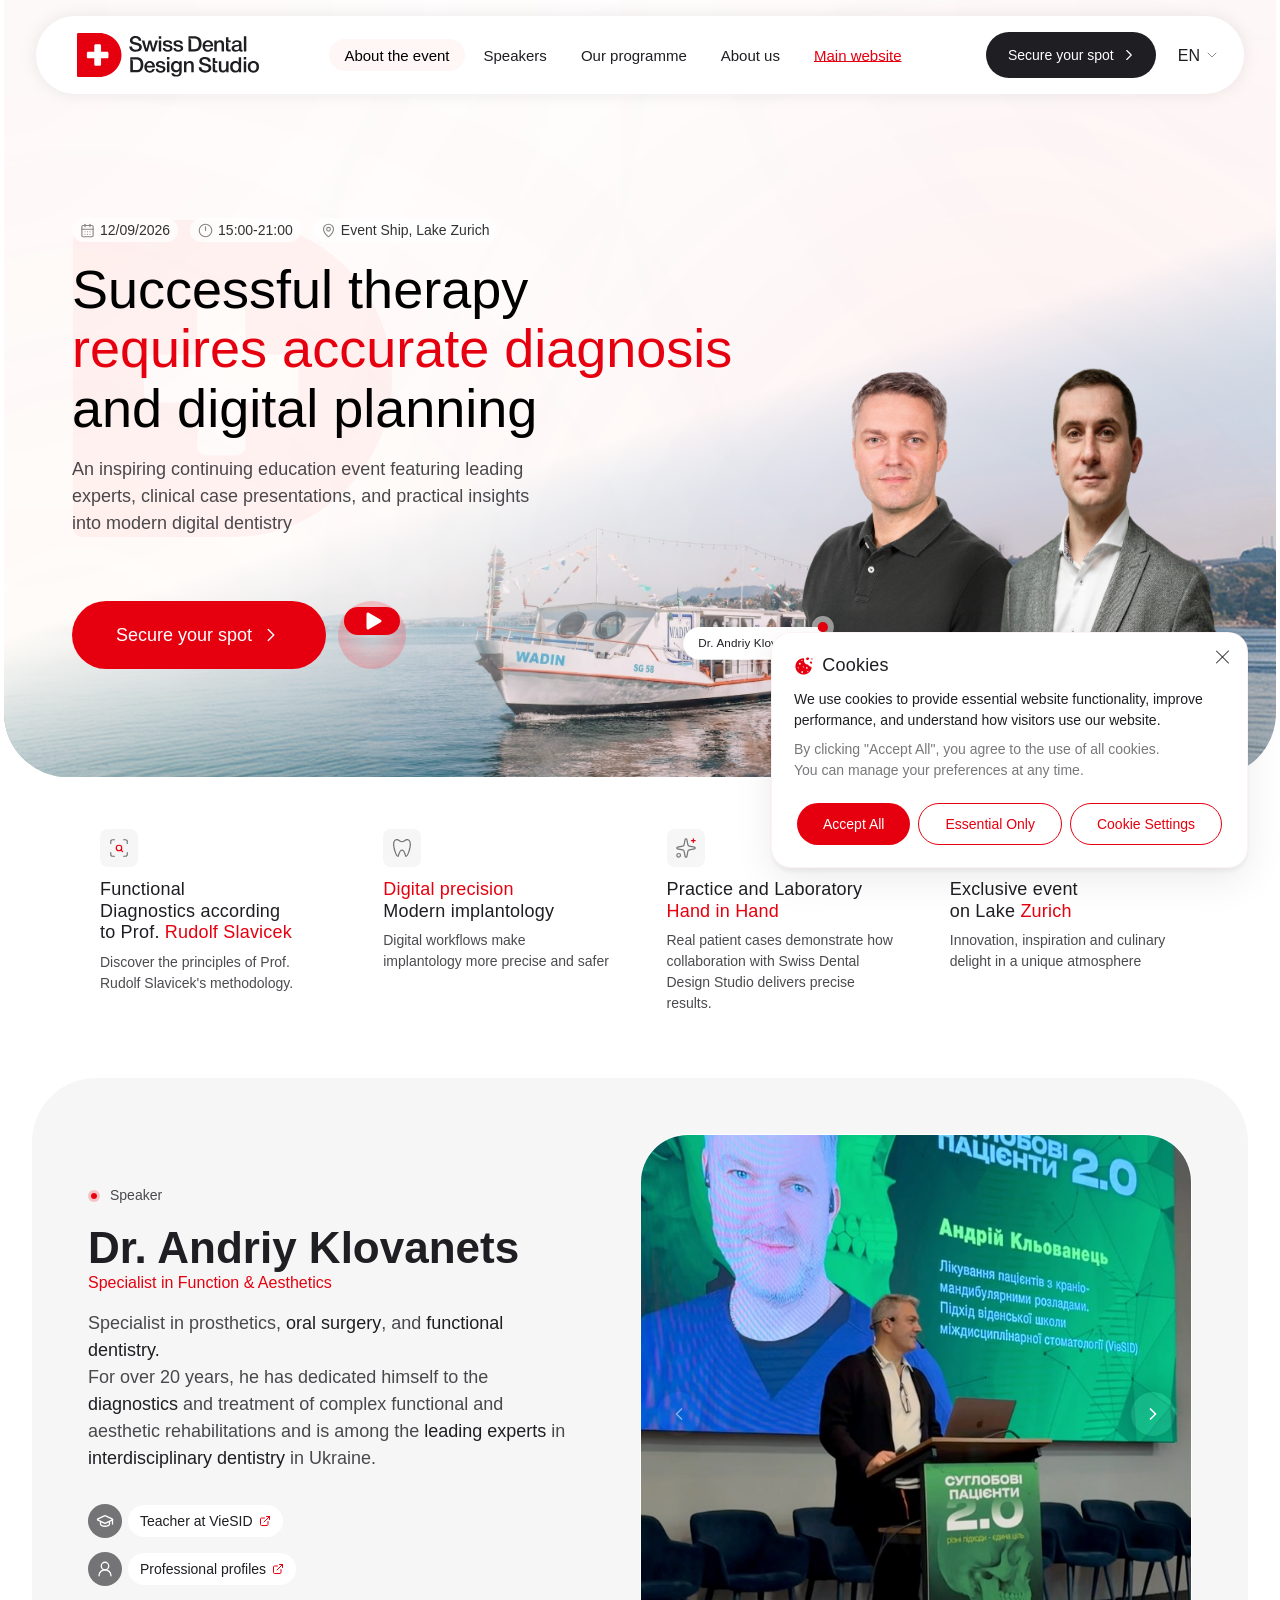
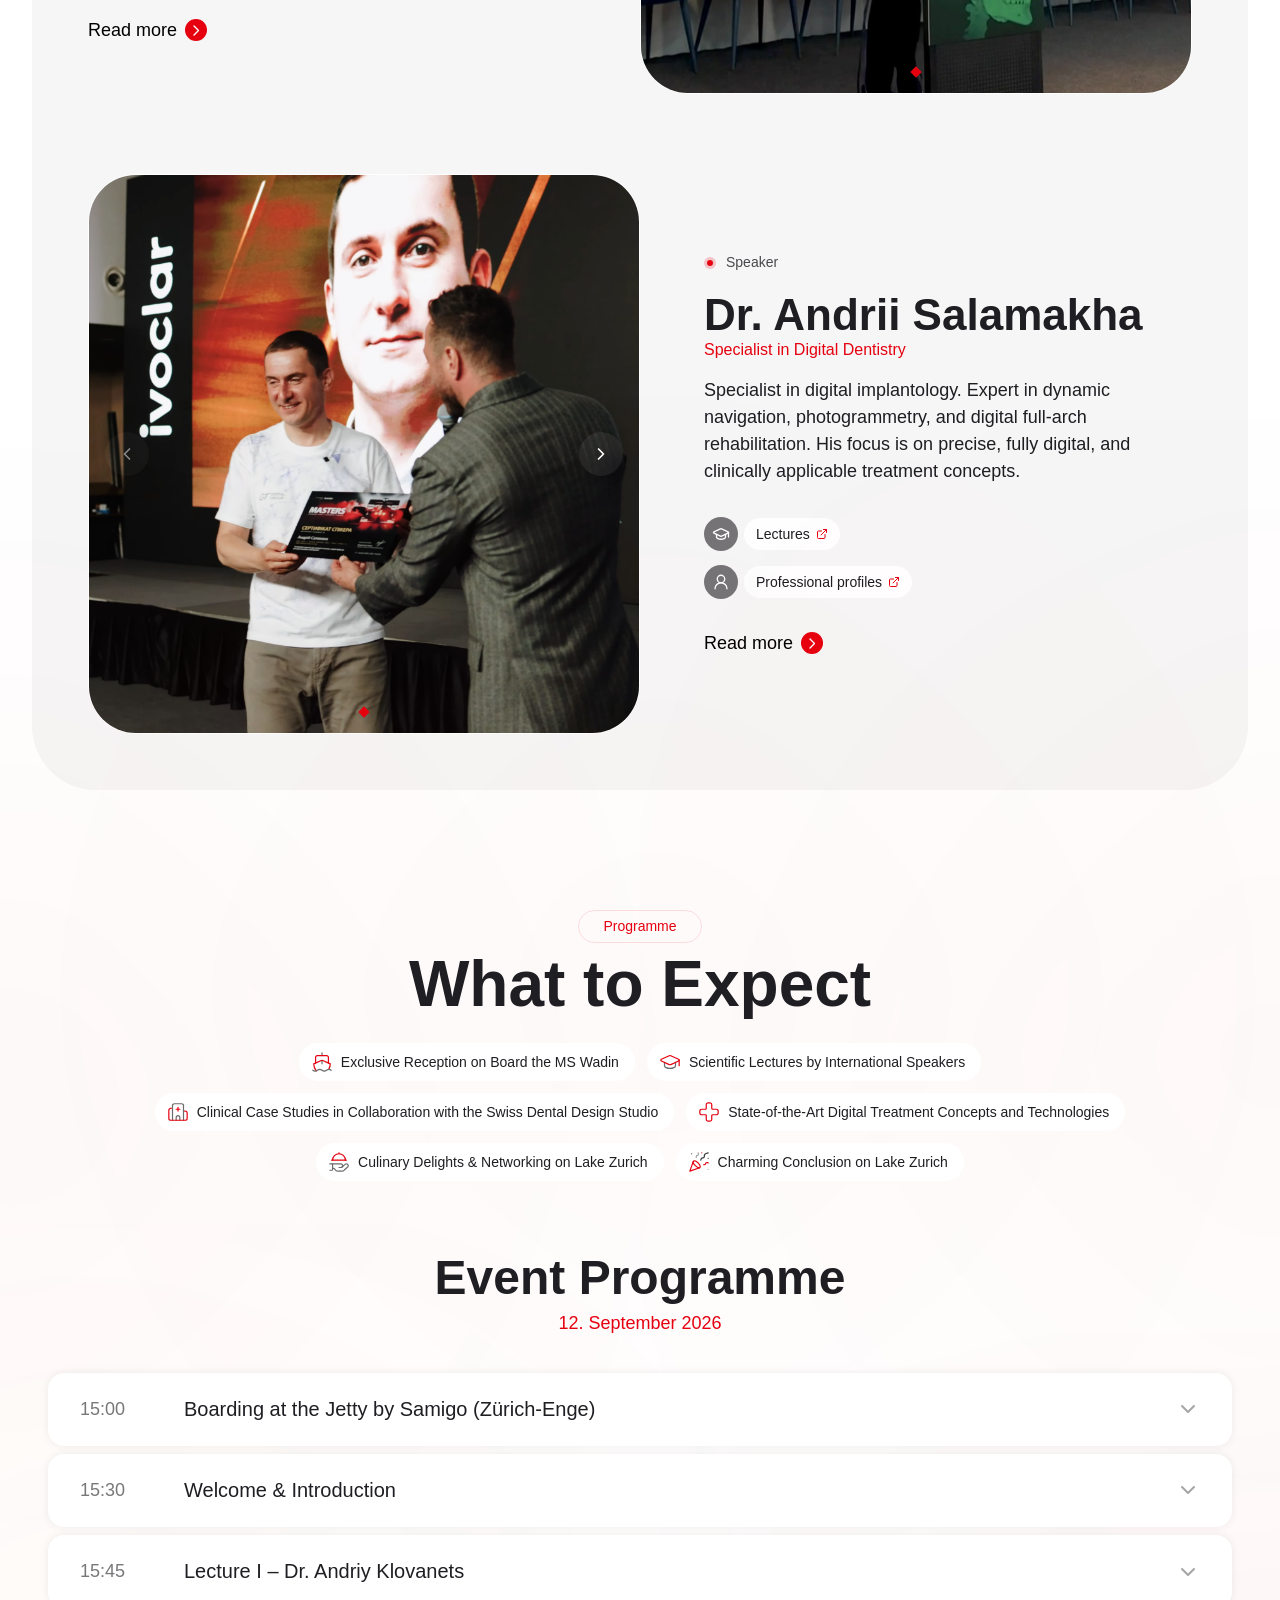
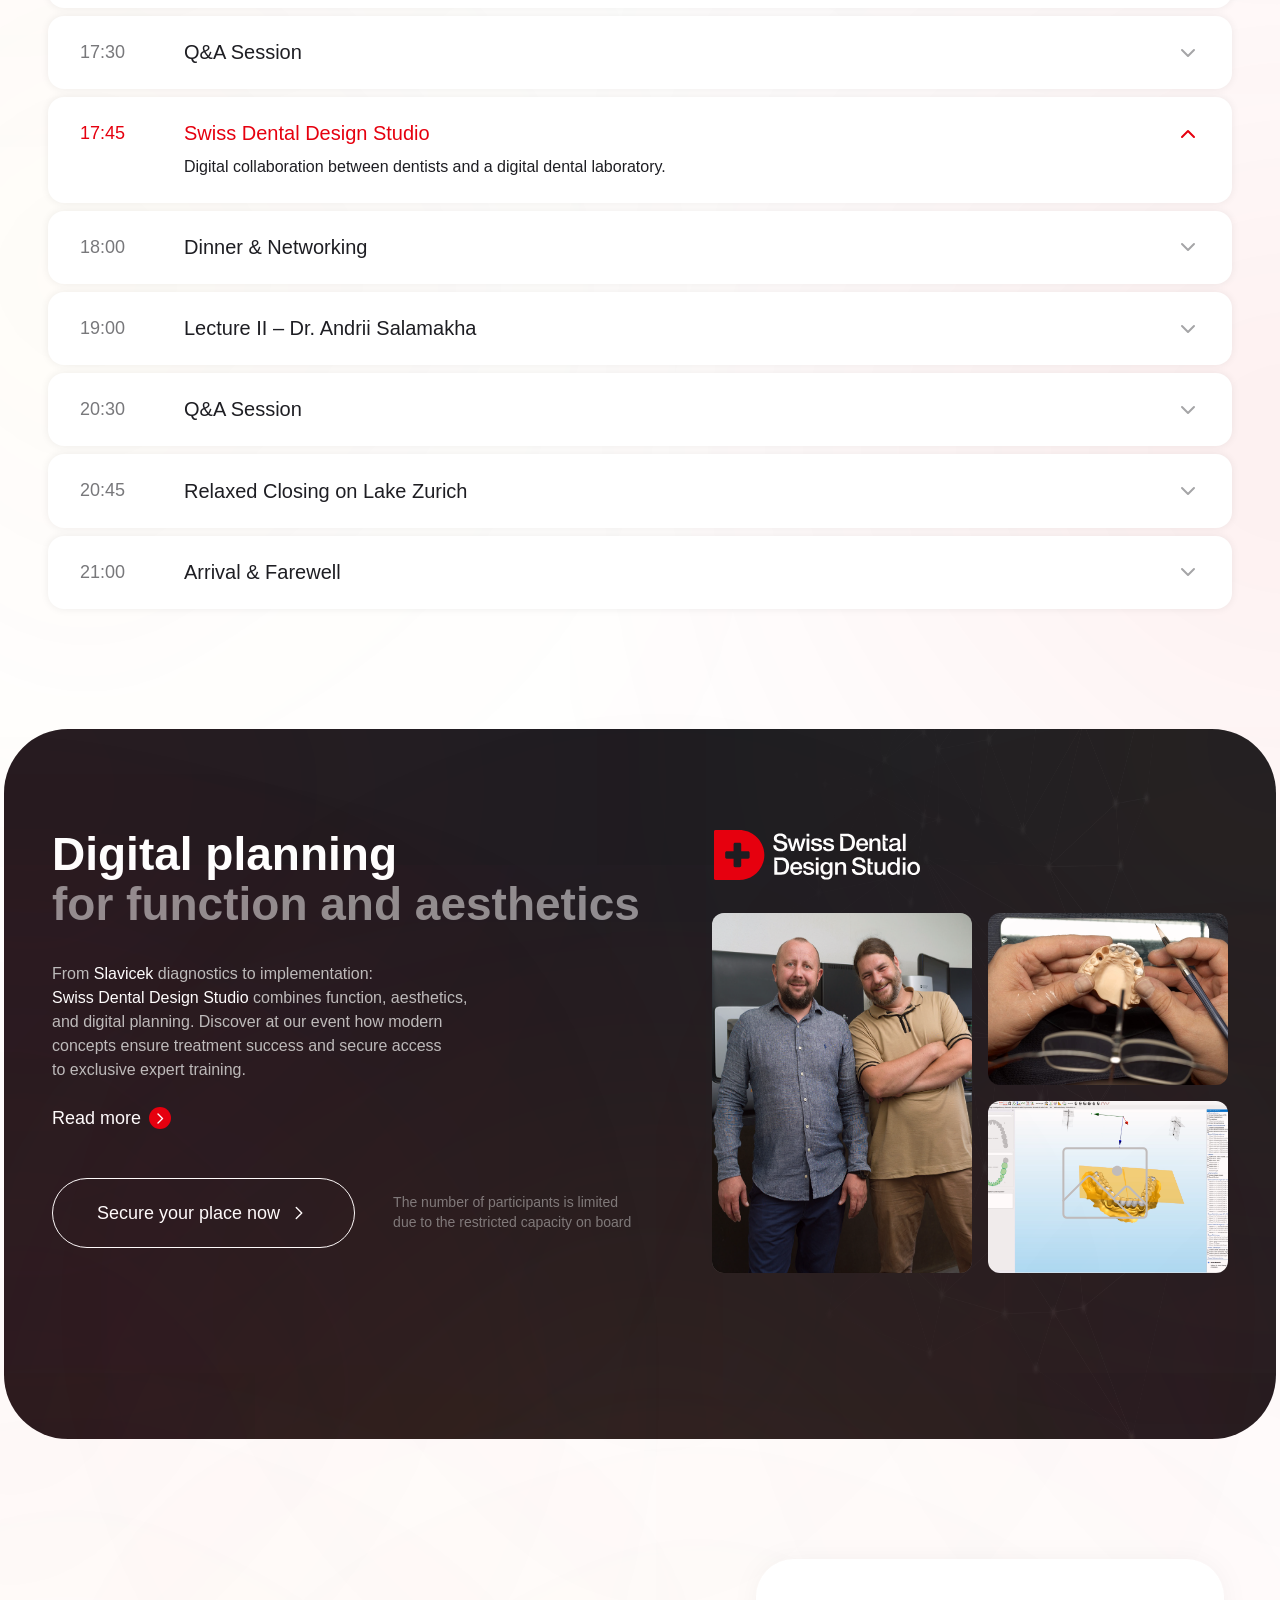
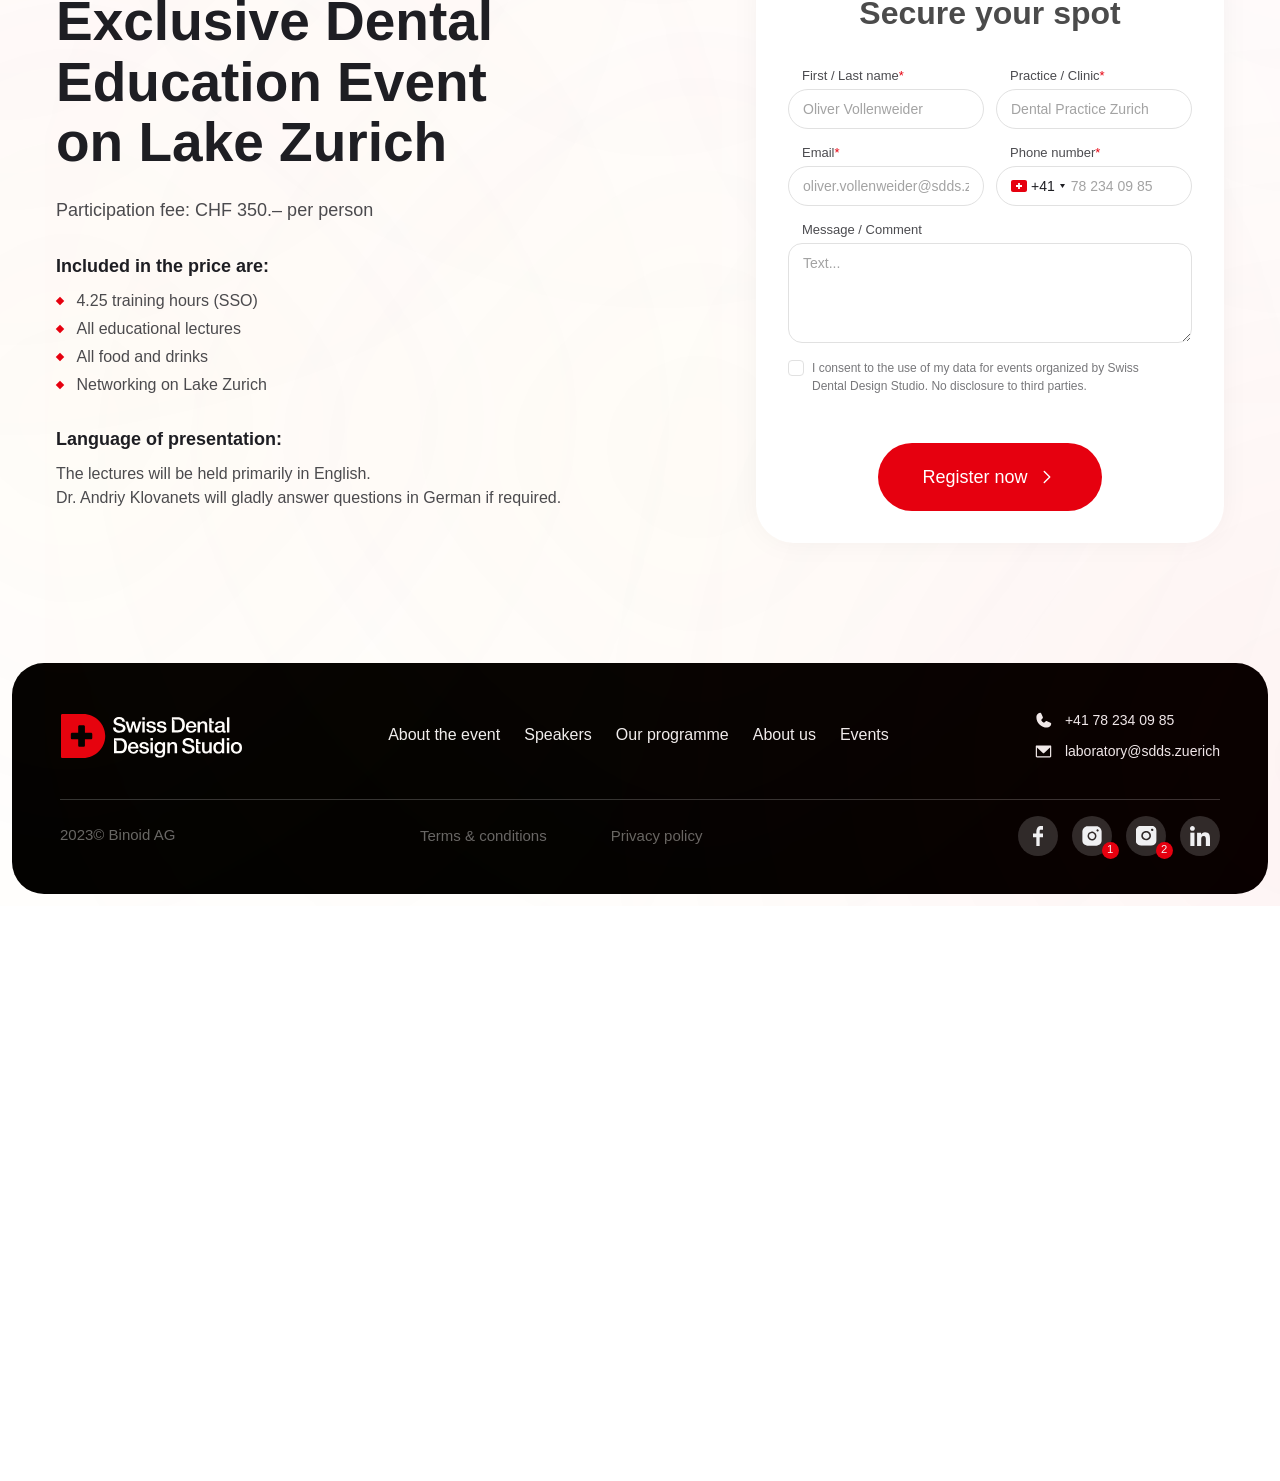
==== en/index.html @ 4cfb7586 "Add Swiss Dental Design Studio event landing (DE + EN) Co-Authored-By: Claude Opus 5.5 <noreply@anth" ====
<!DOCTYPE html>
<html lang="en">
<head>
  <meta charset="UTF-8">
  <meta name="viewport" content="width=device-width, initial-scale=1">
  <title>Swiss Dental Design Studio – Dental Education Event on Lake Zurich</title>
  <meta name="description" content="Successful therapy requires accurate diagnosis and digital planning. Exclusive dental education event on Lake Zurich, 12 September 2026.">
  <link rel="alternate" hreflang="de" href="../">
  <link rel="alternate" hreflang="en" href="./">
  <link rel="stylesheet" href="../css/style.css">
</head>
<body>

<!-- ============ HERO ============ -->
<div class="hero-wrap">
  <section class="hero" id="about">
    <div class="hero__bg" aria-hidden="true">
      <img src="../assets/img/hero-bg.png" alt="">
    </div>
    <img class="blob" src="../assets/icons/blob-2719.svg" alt="" aria-hidden="true" style="--x:-133;--y:-87;--s:229">
    <img class="blob" src="../assets/icons/blob-2720.svg" alt="" aria-hidden="true" style="--x:935;--y:424;--s:359">
    <img class="blob" src="../assets/icons/blob-2722.svg" alt="" aria-hidden="true" style="--x:-41;--y:636;--s:226">
    <img class="blob" src="../assets/icons/blob-2723.svg" alt="" aria-hidden="true" style="--x:1310;--y:-112;--s:196">

    <header class="header">
      <div class="header__bar">
        <a href="./" class="header__logo" aria-label="Swiss Dental Design Studio">
          <img class="logo-desktop" src="../assets/icons/logo.svg" alt="Swiss Dental Design Studio" width="182" height="44">
          <img class="logo-mobile" src="../assets/icons/logo-mobile.svg" alt="Swiss Dental Design Studio" width="137" height="33">
        </a>

        <nav class="nav" aria-label="Main navigation">
          <a class="nav__item is-active" href="#about">About the event</a>
          <a class="nav__item" href="#speakers">Speakers</a>
          <a class="nav__item" href="#program">Our programme</a>
          <a class="nav__item" href="#studio">About us</a>
          <a class="nav__item nav__item--home" href="https://swissdentaldesignstudio.ch/">Main website</a>
        </nav>

        <div class="header__actions">
          <a href="#register" class="btn btn--dark btn--sm">
            Secure your spot
            <img src="../assets/icons/chevron-right-white.svg" alt="" width="18" height="18">
          </a>
          <div class="lang" data-lang>
            <button class="lang__toggle" type="button" aria-haspopup="true" aria-expanded="false">
              EN <img src="../assets/icons/chevron-down.svg" alt="" width="16" height="16">
            </button>
            <div class="lang__menu">
              <a href="../" class="lang__option" lang="de" hreflang="de">DE</a>
              <a href="./" class="lang__option is-active" lang="en" hreflang="en">EN</a>
            </div>
          </div>
          <button class="burger" type="button" aria-label="Open menu" aria-expanded="false" data-burger>
            <img src="../assets/icons/burger.svg" alt="" width="24" height="18">
          </button>
        </div>
      </div>
    </header>

    <div class="hero__body">
      <img class="hero__d" src="../assets/icons/hero-d.svg" alt="" aria-hidden="true" width="319" height="317">
      <div class="hero__content">
        <div class="hero__text">
          <ul class="hero__meta">
            <li class="chip"><img src="../assets/icons/calendar.svg" alt="" width="15" height="15">12/09/2026</li>
            <li class="chip"><img src="../assets/icons/clock.svg" alt="" width="15" height="15">15:00-21:00</li>
            <li class="chip"><img src="../assets/icons/pin.svg" alt="" width="15" height="15">Event Ship, Lake Zurich</li>
          </ul>
          <h1 class="hero__title">
            Successful therapy<br>
            <span class="text-red">requires accurate diagnosis</span><br>
            and digital planning
          </h1>
          <p class="hero__lead">An inspiring continuing education event featuring leading experts, clinical case presentations, and practical insights<br class="br-d"> into modern digital dentistry</p>
        </div>
        <div class="hero__cta">
          <a href="#register" class="btn btn--red btn--lg">
            Secure your spot
            <img src="../assets/icons/chevron-right-btn.svg" alt="" width="22" height="22">
          </a>
          <button class="play" type="button" aria-label="Play video" data-video-open>
            <span class="play__inner"><img src="../assets/icons/play.svg" alt="" width="28" height="28"></span>
          </button>
        </div>
      </div>

      <div class="hero__speakers" aria-hidden="true">
        <div class="hero__photo hero__photo--k"><img src="../assets/img/speaker-klovanets.png" alt=""></div>
        <img class="hero__shadow" src="../assets/icons/hero-line.svg" alt="">
        <div class="hero__photo hero__photo--s"><img src="../assets/img/speaker-salamakha.png" alt=""></div>
        <div class="bubble bubble--k">Dr. Andriy Klovanets<img src="../assets/icons/hero-dot.svg" alt=""></div>
        <div class="bubble bubble--s">Dr. Andrii Salamakha<img src="../assets/icons/hero-dot.svg" alt=""></div>
      </div>
    </div>
  </section>
</div>

<!-- ============ FEATURES ============ -->
<section class="features">
  <div class="features__grid">
    <article class="feature">
      <div class="feature__icon"><img src="../assets/icons/feat-diagnostic.svg" alt="" width="22" height="22"></div>
      <div class="feature__body">
        <h3 class="feature__title">Functional<br class="br-d"> Diagnostics according<br class="br-d"> to Prof. <span class="text-red">Rudolf Slavicek</span></h3>
        <p class="feature__text">Discover the principles of Prof.<br class="br-d"> <b>Rudolf Slavicek's</b> methodology.</p>
      </div>
    </article>
    <article class="feature">
      <div class="feature__icon"><img src="../assets/icons/feat-tooth.svg" alt="" width="18" height="18"></div>
      <div class="feature__body">
        <h3 class="feature__title"><span class="text-red">Digital precision</span><br class="br-d"> Modern implantology</h3>
        <p class="feature__text"><b>Digital workflows</b> make<br class="br-d"> implantology more precise and safer</p>
      </div>
    </article>
    <article class="feature">
      <div class="feature__icon"><img src="../assets/icons/feat-sparkle.svg" alt="" width="22" height="22"></div>
      <div class="feature__body">
        <h3 class="feature__title">Practice and Laboratory<br class="br-d"> <span class="text-red">Hand in Hand</span></h3>
        <p class="feature__text">Real patient cases demonstrate how collaboration with <b>Swiss Dental Design Studio</b> delivers precise results.</p>
      </div>
    </article>
    <article class="feature">
      <div class="feature__icon"><img src="../assets/icons/feat-food.svg" alt="" width="22" height="22"></div>
      <div class="feature__body">
        <h3 class="feature__title">Exclusive event<br class="br-d"> on Lake <span class="text-red">Zurich</span></h3>
        <p class="feature__text"><b>Innovation, inspiration</b> and culinary<br class="br-d"> delight in a unique atmosphere</p>
      </div>
    </article>
  </div>
</section>

<!-- ============ SPEAKERS ============ -->
<section class="speakers" id="speakers">
  <div class="speakers__card">

    <article class="speaker">
      <div class="speaker__info">
        <div class="speaker__head">
          <span class="label-dot">Speaker</span>
          <div>
            <h2 class="speaker__name">Dr. Andriy Klovanets</h2>
            <p class="speaker__role">Specialist in Function &amp; Aesthetics</p>
          </div>
          <p class="speaker__text">Specialist in prosthetics, <b>oral surgery</b>, and <b>functional dentistry.</b><br class="br-d">
            For over 20 years, he has dedicated himself to the <b>diagnostics</b> and treatment of complex functional and aesthetic rehabilitations and is among the <b>leading experts</b> in <b>interdisciplinary dentistry</b> in Ukraine.</p>
        </div>
        <ul class="speaker__links">
          <li><a class="speaker-link" href="https://www.viesid.com/about-viesid/" target="_blank" rel="noopener">
            <span class="speaker-link__icon"><img src="../assets/icons/cap.svg" alt="" width="18" height="18"></span>
            <span class="speaker-link__btn">Teacher at VieSID <img src="../assets/icons/external.svg" alt="" width="12" height="12"></span>
          </a></li>
          <li><a class="speaker-link" href="#" target="_blank" rel="noopener">
            <span class="speaker-link__icon"><img src="../assets/icons/user.svg" alt="" width="18" height="18"></span>
            <span class="speaker-link__btn">Professional profiles <img src="../assets/icons/external.svg" alt="" width="12" height="12"></span>
          </a></li>
        </ul>
        <a href="#" class="more">Read more <img src="../assets/icons/more-arrow.svg" alt="" width="22" height="22"></a>
      </div>
      <div class="slider" data-slider>
        <div class="slider__track">
          <img class="slider__slide is-active" src="../assets/img/klovanets-stage.png" alt="Dr. Andriy Klovanets giving a lecture">
        </div>
        <div class="slider__nav">
          <button class="slider__btn slider__btn--prev" type="button" aria-label="Previous"><img src="../assets/icons/slider-prev.svg" alt="" width="20" height="20"></button>
          <button class="slider__btn" type="button" aria-label="Next"><img src="../assets/icons/slider-next.svg" alt="" width="20" height="20"></button>
        </div>
        <div class="slider__dots"></div>
      </div>
    </article>

    <article class="speaker speaker--reverse">
      <div class="speaker__info">
        <div class="speaker__head">
          <span class="label-dot">Speaker</span>
          <div>
            <h2 class="speaker__name">Dr. Andrii Salamakha</h2>
            <p class="speaker__role">Specialist in Digital Dentistry</p>
          </div>
          <p class="speaker__text speaker__text--dark"><b>Specialist</b> in digital implantology. <b>Expert</b> in dynamic navigation, photogrammetry, and digital <b>full-arch rehabilitation</b>. His focus is on precise, fully digital, and clinically applicable treatment <b>concepts</b>.</p>
        </div>
        <ul class="speaker__links">
          <li><a class="speaker-link" href="#" target="_blank" rel="noopener">
            <span class="speaker-link__icon"><img src="../assets/icons/cap.svg" alt="" width="18" height="18"></span>
            <span class="speaker-link__btn">Lectures <img src="../assets/icons/external.svg" alt="" width="12" height="12"></span>
          </a></li>
          <li><a class="speaker-link" href="#" target="_blank" rel="noopener">
            <span class="speaker-link__icon"><img src="../assets/icons/user.svg" alt="" width="18" height="18"></span>
            <span class="speaker-link__btn">Professional profiles <img src="../assets/icons/external.svg" alt="" width="12" height="12"></span>
          </a></li>
        </ul>
        <a href="#" class="more">Read more <img src="../assets/icons/more-arrow.svg" alt="" width="22" height="22"></a>
      </div>
      <div class="slider" data-slider>
        <div class="slider__track">
          <img class="slider__slide is-active" src="../assets/img/salamakha-stage.png" alt="Dr. Andrii Salamakha at an award ceremony">
        </div>
        <div class="slider__nav">
          <button class="slider__btn slider__btn--prev" type="button" aria-label="Previous"><img src="../assets/icons/slider-prev.svg" alt="" width="20" height="20"></button>
          <button class="slider__btn" type="button" aria-label="Next"><img src="../assets/icons/slider-next.svg" alt="" width="20" height="20"></button>
        </div>
        <div class="slider__dots"></div>
      </div>
    </article>

  </div>
</section>

<!-- ============ PROGRAM ============ -->
<section class="program" id="program">
  <img class="blob" src="../assets/icons/prog-blob-2719.svg" alt="" aria-hidden="true" style="--x:-117;--y:193;--s:229">
  <img class="blob" src="../assets/icons/prog-blob-2720.svg" alt="" aria-hidden="true" style="--x:1248;--y:1083;--s:359">
  <img class="blob" src="../assets/icons/prog-blob-2724.svg" alt="" aria-hidden="true" style="--x:566;--y:48;--s:309">
  <img class="blob" src="../assets/icons/prog-blob-2722.svg" alt="" aria-hidden="true" style="--x:-29;--y:973;--s:226">
  <img class="blob" src="../assets/icons/prog-blob-2723.svg" alt="" aria-hidden="true" style="--x:1326;--y:168;--s:196">

  <div class="program__intro">
    <div class="section-head">
      <span class="pill">Programme</span>
      <h2 class="h-xl">What to Expect</h2>
    </div>
    <ul class="expect">
      <li class="expect__item"><img src="../assets/icons/exp-ship.svg" alt="" width="22" height="22"><span>Exclusive Reception on Board the MS Wadin</span></li>
      <li class="expect__item"><img src="../assets/icons/exp-cap.svg" alt="" width="22" height="22"><span>Scientific Lectures by International Speakers</span></li>
      <li class="expect__item"><img src="../assets/icons/exp-clinic.svg" alt="" width="22" height="22"><span>Clinical Case Studies in Collaboration with the Swiss Dental Design Studio</span></li>
      <li class="expect__item"><img src="../assets/icons/exp-cross.svg" alt="" width="22" height="22"><span>State-of-the-Art Digital Treatment Concepts and Technologies</span></li>
      <li class="expect__item"><img src="../assets/icons/exp-food.svg" alt="" width="22" height="22"><span>Culinary Delights &amp; Networking on Lake Zurich</span></li>
      <li class="expect__item"><img src="../assets/icons/exp-party.svg" alt="" width="22" height="22"><span>Charming Conclusion on Lake Zurich</span></li>
    </ul>
  </div>

  <div class="program__schedule">
    <div class="section-head section-head--sm">
      <h2 class="h-lg">Event Programme</h2>
      <p class="program__date">12. September 2026</p>
    </div>
    <div class="accordion" data-accordion>
      <div class="acc-item">
        <button class="acc-item__head" type="button" aria-expanded="false">
          <span class="acc-item__time">15:00</span>
          <span class="acc-item__title">Boarding at the Jetty by Samigo (Zürich-Enge)</span>
          <span class="acc-item__arrow"></span>
        </button>
      </div>
      <div class="acc-item">
        <button class="acc-item__head" type="button" aria-expanded="false">
          <span class="acc-item__time">15:30</span>
          <span class="acc-item__title">Welcome &amp; Introduction</span>
          <span class="acc-item__arrow"></span>
        </button>
      </div>
      <div class="acc-item">
        <button class="acc-item__head" type="button" aria-expanded="false">
          <span class="acc-item__time">15:45</span>
          <span class="acc-item__title">Lecture I – Dr. Andriy Klovanets</span>
          <span class="acc-item__arrow"></span>
        </button>
      </div>
      <div class="acc-item">
        <button class="acc-item__head" type="button" aria-expanded="false">
          <span class="acc-item__time">17:30</span>
          <span class="acc-item__title">Q&amp;A Session</span>
          <span class="acc-item__arrow"></span>
        </button>
      </div>
      <div class="acc-item is-open">
        <button class="acc-item__head" type="button" aria-expanded="true">
          <span class="acc-item__time">17:45</span>
          <span class="acc-item__title">Swiss Dental Design Studio</span>
          <span class="acc-item__arrow"></span>
        </button>
        <div class="acc-item__panel">
          <p class="acc-item__text acc-item__text--dark"><b>Digital collaboration</b> between dentists and a digital dental laboratory.</p>
        </div>
      </div>
      <div class="acc-item">
        <button class="acc-item__head" type="button" aria-expanded="false">
          <span class="acc-item__time">18:00</span>
          <span class="acc-item__title">Dinner &amp; Networking</span>
          <span class="acc-item__arrow"></span>
        </button>
      </div>
      <div class="acc-item">
        <button class="acc-item__head" type="button" aria-expanded="false">
          <span class="acc-item__time">19:00</span>
          <span class="acc-item__title">Lecture II – Dr. Andrii Salamakha</span>
          <span class="acc-item__arrow"></span>
        </button>
      </div>
      <div class="acc-item">
        <button class="acc-item__head" type="button" aria-expanded="false">
          <span class="acc-item__time">20:30</span>
          <span class="acc-item__title">Q&amp;A Session</span>
          <span class="acc-item__arrow"></span>
        </button>
      </div>
      <div class="acc-item">
        <button class="acc-item__head" type="button" aria-expanded="false">
          <span class="acc-item__time">20:45</span>
          <span class="acc-item__title">Relaxed Closing on Lake Zurich</span>
          <span class="acc-item__arrow"></span>
        </button>
      </div>
      <div class="acc-item">
        <button class="acc-item__head" type="button" aria-expanded="false">
          <span class="acc-item__time">21:00</span>
          <span class="acc-item__title">Arrival &amp; Farewell</span>
          <span class="acc-item__arrow"></span>
        </button>
      </div>
    </div>
  </div>
</section>

<!-- ============ STUDIO ============ -->
<div class="studio-wrap" id="studio">
  <section class="studio">
    <div class="studio__network" aria-hidden="true"><div class="studio__network-inner"></div></div>
    <img class="blob" src="../assets/icons/studio-blob-2719.svg" alt="" aria-hidden="true" style="--x:-122;--y:-76;--s:270">
    <img class="blob" src="../assets/icons/studio-blob-2720.svg" alt="" aria-hidden="true" style="--x:1233;--y:671;--s:320">
    <img class="blob" src="../assets/icons/studio-blob-2723.svg" alt="" aria-hidden="true" style="--x:-160;--y:585;--s:320">
    <img class="blob" src="../assets/icons/studio-blob-2721.svg" alt="" aria-hidden="true" style="--x:1283;--y:-127;--s:282">
    <img class="blob" src="../assets/icons/studio-blob-2722.svg" alt="" aria-hidden="true" style="--x:546;--y:733;--s:340">

    <div class="studio__text">
      <div class="studio__top">
        <h2 class="studio__title">Digital planning<br><span>for function and aesthetics</span></h2>
        <p class="studio__lead">From <b>Slavicek</b> diagnostics to implementation:<br>
          <b>Swiss Dental Design Studio</b> combines function, aesthetics,<br>
          and digital planning. Discover at our event how modern<br>
          concepts ensure treatment success and secure access<br>
          to exclusive expert training.</p>
        <a href="#" class="more more--light">Read more <img src="../assets/icons/more-arrow-dark.svg" alt="" width="22" height="22"></a>
      </div>
      <div class="studio__cta">
        <a href="#register" class="btn btn--outline btn--lg">
          Secure your place now
          <img src="../assets/icons/chevron-right-outline.svg" alt="" width="22" height="22">
        </a>
        <p class="studio__note">The number of participants is limited due to the restricted capacity on board</p>
      </div>
    </div>

    <div class="studio__media">
      <img class="studio__logo" src="../assets/icons/logo-studio.svg" alt="Swiss Dental Design Studio" width="206" height="50">
      <div class="studio__gallery">
        <div class="studio__img studio__img--team"><img src="../assets/img/studio-team.png" alt="The Swiss Dental Design Studio team"></div>
        <div class="studio__col">
          <div class="studio__img"><img src="../assets/img/studio-hands.png" alt="Dental technician working on a model"></div>
          <div class="studio__img studio__img--soft">
            <img src="../assets/img/studio-software.png" alt="Digital treatment planning software">
            <img class="studio__overlay" src="../assets/icons/studio-image-overlay.svg" alt="" width="111" height="111">
          </div>
        </div>
      </div>
    </div>
  </section>
</div>

<!-- ============ REGISTER ============ -->
<section class="register" id="register">
  <img class="blob" src="../assets/icons/form-blob-2719.svg" alt="" aria-hidden="true" style="--x:-117;--y:-167;--s:229">
  <img class="blob" src="../assets/icons/form-blob-2720.svg" alt="" aria-hidden="true" style="--x:1288;--y:743;--s:359">
  <img class="blob" src="../assets/icons/form-blob-2724.svg" alt="" aria-hidden="true" style="--x:566;--y:-282;--s:309">
  <img class="blob" src="../assets/icons/form-blob-2722.svg" alt="" aria-hidden="true" style="--x:-50;--y:466;--s:226">
  <img class="blob" src="../assets/icons/form-blob-2722.svg" alt="" aria-hidden="true" style="--x:658;--y:495;--s:226">
  <img class="blob" src="../assets/icons/form-blob-2723.svg" alt="" aria-hidden="true" style="--x:1346;--y:-172;--s:196">

  <div class="register__inner">
    <div class="register__info">
      <div class="register__head">
        <h2 class="register__title">Exclusive Dental Education Event<br class="br-d"> on Lake Zurich</h2>
        <p class="register__price">Participation fee: CHF 350.– per person</p>
      </div>
      <div class="register__block">
        <h3 class="register__subtitle">Included in the price are:</h3>
        <ul class="rhombus-list">
          <li class="medium"><span>4.25 training hours (SSO)</span></li>
          <li><span>All educational lectures</span></li>
          <li><span>All food and drinks</span></li>
          <li class="medium"><span>Networking on Lake Zurich</span></li>
        </ul>
      </div>
      <div class="register__block">
        <h3 class="register__subtitle">Language of presentation:</h3>
        <p class="register__text">The lectures will be held primarily in English.<br>
          Dr. Andriy Klovanets will gladly answer questions in German if required.</p>
      </div>
    </div>

    <form class="form" data-form novalidate>
      <h2 class="form__title">Secure your spot</h2>
      <div class="form__fields">
        <div class="form__row">
          <label class="field">
            <span class="field__label">First / Last name<i>*</i></span>
            <input class="field__input" type="text" name="name" placeholder="Oliver Vollenweider" autocomplete="name" required>
          </label>
          <label class="field">
            <span class="field__label">Practice / Clinic<i>*</i></span>
            <input class="field__input" type="text" name="practice" placeholder="Dental Practice Zurich" autocomplete="organization" required>
          </label>
        </div>
        <div class="form__row">
          <label class="field">
            <span class="field__label">Email<i>*</i></span>
            <input class="field__input" type="email" name="email" placeholder="oliver.vollenweider@sdds.zuerich" autocomplete="email" required>
          </label>
          <label class="field">
            <span class="field__label">Phone number<i>*</i></span>
            <span class="field__input field__input--phone">
              <span class="phone-code">
                <img src="../assets/icons/flag-ch.svg" alt="" width="16" height="12">+41
                <img class="phone-code__caret" src="../assets/icons/triangle.svg" alt="" width="5" height="4">
              </span>
              <input type="tel" name="phone" placeholder="78 234 09 85" autocomplete="tel-national" required>
            </span>
          </label>
        </div>
        <label class="field">
          <span class="field__label">Message / Comment</span>
          <textarea class="field__input field__input--area" name="message" placeholder="Text..."></textarea>
        </label>
        <label class="checkbox">
          <input type="checkbox" name="consent" required>
          <span class="checkbox__box"></span>
          <span class="checkbox__text checkbox__text--narrow">I consent to the use of my data for events organized by Swiss Dental Design Studio. No disclosure to third parties.</span>
        </label>
      </div>
      <button class="btn btn--red btn--lg form__submit" type="submit">
        <span>Register now</span>
        <img src="../assets/icons/chevron-right-btn2.svg" alt="" width="22" height="22">
      </button>
    </form>
  </div>
</section>

<!-- ============ FOOTER ============ -->
<div class="footer-wrap">
  <footer class="footer">
    <div class="footer__top">
      <a href="./" class="footer__logo"><img src="../assets/icons/logo-white.svg" alt="Swiss Dental Design Studio" width="181" height="44"></a>
      <nav class="footer__nav" aria-label="Footer">
        <a href="#about">About the event</a>
        <a href="#speakers">Speakers</a>
        <a href="#program">Our programme</a>
        <a href="#studio">About us</a>
        <a href="https://swissdentaldesignstudio.ch/">Events</a>
      </nav>
      <div class="footer__contacts">
        <a href="tel:+41782340985"><img src="../assets/icons/phone.svg" alt="" width="19" height="19">+41 78 234 09 85</a>
        <a href="mailto:laboratory@sdds.zuerich"><img src="../assets/icons/envelope.svg" alt="" width="19" height="19">laboratory@sdds.zuerich</a>
      </div>
    </div>
    <div class="footer__bottom">
      <p class="footer__copy">2023© Binoid AG</p>
      <div class="footer__right">
      <div class="footer__legal">
        <a href="#">Terms &amp; conditions</a>
        <a href="#">Privacy policy</a>
      </div>
      <div class="socials">
        <a href="https://www.facebook.com/SwissDentalDesignStudio/" target="_blank" rel="noopener" aria-label="Facebook"><img src="../assets/icons/social-facebook.svg" alt="" width="40" height="40"></a>
        <a href="https://www.instagram.com/swissdentaldesignstudio/" target="_blank" rel="noopener" aria-label="Instagram Swiss Dental Design Studio"><img src="../assets/icons/social-instagram.svg" alt="" width="40" height="40"><span class="socials__badge">1</span></a>
        <a href="https://www.instagram.com/volodymyr_kukhno" target="_blank" rel="noopener" aria-label="Instagram Volodymyr Kukhno">
          <img src="../assets/icons/social-circle.svg" alt="" width="40" height="40">
          <img class="socials__glyph socials__glyph--ig" src="../assets/icons/social-instagram-glyph.svg" alt="">
          <span class="socials__badge">2</span>
        </a>
        <a href="https://www.linkedin.com/company/swiss-dental-design-studio/" target="_blank" rel="noopener" aria-label="LinkedIn">
          <img src="../assets/icons/social-circle.svg" alt="" width="40" height="40">
          <img class="socials__glyph socials__glyph--in" src="../assets/icons/social-linkedin.svg" alt="">
        </a>
      </div>
      </div>
    </div>
  </footer>
</div>

<!-- ============ MOBILE MENU ============ -->
<div class="mobile-menu" data-mobile-menu aria-hidden="true">
  <div class="mobile-menu__header">
    <a href="./" class="header__logo"><img src="../assets/icons/logo-mobile.svg" alt="Swiss Dental Design Studio" width="137" height="33"></a>
    <div class="header__actions">
      <div class="lang" data-lang>
        <button class="lang__toggle" type="button" aria-haspopup="true" aria-expanded="false">
          EN <img src="../assets/icons/chevron-down.svg" alt="" width="16" height="16">
        </button>
        <div class="lang__menu">
          <a href="../" class="lang__option" lang="de" hreflang="de">DE</a>
          <a href="./" class="lang__option is-active" lang="en" hreflang="en">EN</a>
        </div>
      </div>
      <button class="burger" type="button" aria-label="Close menu" data-burger-close>
        <img src="../assets/icons/close.svg" alt="" width="24" height="24">
      </button>
    </div>
  </div>
  <nav class="mobile-menu__body">
    <div class="mobile-menu__links">
      <a href="#about">About the event</a>
      <a href="#speakers">Speakers</a>
      <a href="#program">Our programme</a>
      <a href="#studio">About us</a>
    </div>
    <div class="mobile-menu__bottom">
      <a class="nav__item--home" href="https://swissdentaldesignstudio.ch/">Main website</a>
      <a href="#register" class="btn btn--dark btn--block">
        Secure your spot
        <img src="../assets/icons/chevron-right-white.svg" alt="" width="18" height="18">
      </a>
    </div>
  </nav>
</div>

<!-- ============ COOKIES ============ -->
<div class="cookies" data-cookies role="dialog" aria-label="Cookies" hidden>
  <button class="cookies__close" type="button" aria-label="Close" data-cookies-close></button>
  <div class="cookies__head">
    <span class="cookies__icon" aria-hidden="true"></span>
    <p class="cookies__title">Cookies</p>
  </div>
  <div class="cookies__text">
    <p>We use cookies to provide essential website functionality, improve performance, and understand how visitors use our website.</p>
    <p class="muted">By clicking "Accept All", you agree to the use of all cookies.<br>You can manage your preferences at any time.</p>
  </div>
  <div class="cookies__actions">
    <button class="btn btn--red btn--xs" type="button" data-cookies-accept="all">Accept All</button>
    <button class="btn btn--line btn--xs" type="button" data-cookies-accept="necessary">Essential Only</button>
    <button class="btn btn--line btn--xs" type="button">Cookie Settings</button>
  </div>
</div>

<script src="../js/main.js"></script>
</body>
</html>
---- css/style.css ----
/* =========================================================
   Swiss Dental Design Studio — Event Landing
   Макет: 1440px (desktop) / 375px (mobile)
   ========================================================= */

/* Шрифт HelveticaNeueCyr (комерційний) — покладіть файли у assets/fonts/,
   поки їх немає, працює системний fallback Helvetica Neue / Arial. */
@font-face { font-family: "HelveticaNeueCyr"; font-weight: 300; font-display: swap;
  src: local("HelveticaNeueCyr-Light"), url("../assets/fonts/HelveticaNeueCyr-Light.woff2") format("woff2"); }
@font-face { font-family: "HelveticaNeueCyr"; font-weight: 400; font-display: swap;
  src: local("HelveticaNeueCyr-Roman"), url("../assets/fonts/HelveticaNeueCyr-Roman.woff2") format("woff2"); }
@font-face { font-family: "HelveticaNeueCyr"; font-weight: 500; font-display: swap;
  src: local("HelveticaNeueCyr-Medium"), url("../assets/fonts/HelveticaNeueCyr-Medium.woff2") format("woff2"); }
@font-face { font-family: "HelveticaNeueCyr"; font-weight: 700; font-display: swap;
  src: local("HelveticaNeueCyr-Bold"), url("../assets/fonts/HelveticaNeueCyr-Bold.woff2") format("woff2"); }

:root {
  --black: #1e1e23;
  --black-80: rgba(30, 30, 35, .8);
  --black-60: rgba(30, 30, 35, .6);
  --red: #e6000f;
  --red-light: #fff6f6;
  --grey-50: #f6f6f6;
  --grey-100: #e1e1e1;
  --grey-200: #bdbdbd;
  --grey-300: #a3a3a3;
  --grey-500: #4b4b4b;
  --grey-light: #f0f0f2;
  --font: "HelveticaNeueCyr", "Helvetica Neue", Helvetica, Arial, sans-serif;
}

*, *::before, *::after { box-sizing: border-box; }
html { scroll-behavior: smooth; }
html { overflow-x: clip; }
body { overflow: clip; }
body {
  margin: 0;
  font-family: var(--font);
  font-weight: 400;
  color: var(--black);
  background: #fff;
  -webkit-font-smoothing: antialiased;
}
img { display: block; max-width: 100%; }
a { color: inherit; text-decoration: none; }
button { font: inherit; color: inherit; background: none; border: 0; padding: 0; cursor: pointer; }
h1, h2, h3, p, ul { margin: 0; padding: 0; }
ul { list-style: none; }
b { font-weight: 500; }
.text-red { color: var(--red); }

/* Декоративні розмиті плями (SVG з макета, позиції з 1440-сітки) */
.blob {
  position: absolute;
  left: calc(var(--x) * 100% / 1440 + var(--s) * .5px);
  top: calc(var(--y) * 1px + var(--s) * .5px);
  transform: translate(-50%, -50%);
  max-width: none;
  pointer-events: none;
  user-select: none;
  z-index: 0;
}

/* ---------- Buttons ---------- */
.btn {
  display: inline-flex; align-items: center; justify-content: center; gap: 8px;
  border-radius: 100px; font-weight: 500; white-space: nowrap;
  transition: background-color .2s, color .2s, box-shadow .2s, transform .2s;
}
.btn img { flex-shrink: 0; transition: transform .2s; }
.btn:hover img { transform: translateX(3px); }
.btn--lg { padding: 22px 44px; font-size: 18px; line-height: 24px; }
.btn--sm { padding: 14px 18px 14px 22px; font-size: 14px; gap: 6px; border-radius: 32px; }
.btn--xs { padding: 8px 26px; font-size: 14px; line-height: 24px; }
.btn--red { background: var(--red); color: #fff; }
.btn--red:hover { background: #c8000d; box-shadow: 0 8px 24px rgba(230, 0, 15, .25); }
.btn--dark { background: var(--black); color: #fff; }
.btn--dark:hover { background: #000; }
.btn--outline { border: 1px solid #fff; color: #fff; }
.btn--outline:hover { background: rgba(255, 255, 255, .08); }
.btn--line { border: 1px solid var(--red); color: var(--red); }
.btn--line:hover { background: var(--red-light); }
.btn--block { width: 100%; }

.more { display: inline-flex; align-items: center; gap: 8px; font-size: 18px; line-height: 24px; font-weight: 500; color: #000; }
.more img { transition: transform .2s; }
.more:hover img { transform: translateX(3px); }
.more--light { color: #fff; }

/* ======================= HERO ======================= */
.hero-wrap { padding: 0 4px 4px; }
.hero {
  position: relative;
  background: #fff;
  border-radius: 0 0 64px 64px;
  overflow: hidden;
  isolation: isolate;
}
.hero__bg { position: absolute; left: -11px; right: -11px; bottom: -25px; height: 808px; z-index: 0; pointer-events: none; }
.hero__bg img { width: 100%; height: 100%; object-fit: cover; }
.hero__bg::after {
  content: ""; position: absolute; inset: 0;
  background: linear-gradient(162.03deg, #fff 52.728%, rgba(255, 255, 255, 0) 76.53%);
}

/* Header */
.header { position: relative; z-index: 10; padding: 16px 32px; }
.header__bar {
  max-width: 1368px; margin: 0 auto;
  display: flex; align-items: center; justify-content: space-between;
  padding: 16px 32px 16px 68px;
  background: #fff; border-radius: 100px;
  filter: drop-shadow(0 0 8px rgba(0, 0, 0, .08));
}
.header__logo { display: block; flex-shrink: 0; }
.header__logo .logo-desktop { width: 182px; height: 44px; margin: 1px; }
.logo-mobile { display: none; }
.nav { display: flex; align-items: center; gap: 12px; }
.nav__item {
  padding: 6px 15px 5px; border-radius: 100px;
  font-size: 15px; line-height: 1.4; color: var(--black); white-space: nowrap;
  transition: background-color .2s;
}
.nav__item:hover, .nav__item.is-active { background: var(--red-light); color: #000; }
.nav__item--home { color: var(--red); text-decoration: underline; text-underline-position: from-font; }
.nav__item--home:hover { background: none; color: var(--red); text-decoration-thickness: 2px; }
.header__actions { display: flex; align-items: center; gap: 22px; }
.burger { display: none; }

/* Lang */
.lang { position: relative; }
.lang__toggle { display: flex; align-items: center; gap: 4px; font-size: 16px; line-height: 25px; font-weight: 500; }
.lang__toggle img { transition: transform .2s; }
.lang.is-open .lang__toggle img { transform: rotate(180deg); }
.lang__menu {
  position: absolute; top: calc(100% + 12px); left: 50%; transform: translateX(-50%);
  display: flex; flex-direction: column; gap: 4px; padding: 4px;
  background: #fff; border-radius: 12px; box-shadow: 0 0 8px rgba(0, 0, 0, .08);
  opacity: 0; visibility: hidden; transition: opacity .2s, visibility .2s;
}
.lang.is-open .lang__menu { opacity: 1; visibility: visible; }
.lang__option { width: 58px; height: 32px; display: grid; place-items: center; border-radius: 8px; font-size: 12px; font-weight: 500; }
.lang__option:hover, .lang__option.is-active { background: var(--grey-50); }

/* Hero body */
.hero__body { position: relative; z-index: 1; padding: 0 32px; }
.hero__d { position: absolute; left: 101px; top: 110px; width: 319px; height: 317px; pointer-events: none; }
.hero__content {
  position: relative; z-index: 2;
  display: flex; flex-direction: column; align-items: flex-start; gap: 64px;
  width: 832px; padding: 108px 0 108px 68px;
}
.hero__text { display: flex; flex-direction: column; gap: 18px; }
.hero__meta { display: flex; flex-wrap: wrap; gap: 12px; opacity: .8; }
.chip {
  display: flex; align-items: center; gap: 5px; height: 24px; padding: 4px 8px;
  background: #fff; border-radius: 100px; font-size: 14px; color: #000; white-space: nowrap;
}
.chip img { width: 15px; height: 15px; }
.hero__title { font-size: 62px; line-height: 1.1; font-weight: 500; color: #000; white-space: nowrap; }
.hero__lead { max-width: 512px; font-size: 18px; line-height: 1.5; color: var(--black); opacity: .8; }
.hero__cta { display: flex; gap: 12px; }
.play {
  width: 68px; padding: 6px; border-radius: 100px; display: flex;
  background: radial-gradient(circle at center, rgba(230, 0, 15, 0) 0, rgba(255, 71, 83, .4) 100%);
}
.play__inner {
  flex: 1; display: grid; place-items: center; border-radius: 100px; background: var(--red);
  transition: transform .2s;
}
.play:hover .play__inner { transform: scale(1.06); }

/* Speakers photo group */
.hero__speakers {
  position: absolute; z-index: 1; bottom: 0; right: 32px;
  width: 608.47px; display: flex; align-items: flex-end;
  transform-origin: bottom right;
}
.hero__photo { position: relative; flex-shrink: 0; }
.hero__photo--k { width: 361.617px; height: 505.337px; margin-right: -150px; overflow: hidden; }
.hero__photo--k img { position: absolute; top: 0; left: -.38%; width: 106.28%; height: 100.01%; max-width: none; }
.hero__photo--s { width: 435px; height: 528px; }
.hero__photo--s img { width: 100%; height: 100%; object-fit: contain; object-position: 75% 100%; }
.hero__shadow { position: absolute; left: 193.47px; top: 217px; width: 142.5px; height: 345px; max-width: none; }
.bubble {
  position: absolute; z-index: 2;
  padding: 11.169px 18.277px; background: #fff;
  font-size: 14.215px; line-height: 1.2; letter-spacing: .2px; font-weight: 500; color: var(--black); white-space: nowrap;
  filter: drop-shadow(0 0 4px rgba(0, 0, 0, .08));
}
.bubble img { position: absolute; width: 26.4px; height: 26.4px; max-width: none; transform: translate(-50%, -50%); top: calc(50% - 19.67px); }
.bubble--k { left: -75.9px; top: 345.23px; border-radius: 38.585px 0 24.369px 38.585px; }
.bubble--k img { left: calc(50% + 85.84px); }
.bubble--s { left: 365.79px; top: 402.09px; border-radius: 0 38.585px 38.585px 24.369px; }
.bubble--s img { left: calc(50% - 86.75px); }

/* ======================= FEATURES ======================= */
.features { padding: 48px 100px 0; }
.features__grid { max-width: 1240px; margin: 0 auto; display: flex; justify-content: space-between; gap: 32px; }
.feature { width: 262px; display: flex; flex-direction: column; gap: 12px; }
.feature__icon { width: 38px; height: 38px; display: grid; place-items: center; background: var(--grey-50); border-radius: 8px; flex-shrink: 0; }
.feature__body { display: flex; flex-direction: column; gap: 8px; }
.feature__title { font-size: 18px; line-height: 1.2; letter-spacing: .2px; font-weight: 500; color: var(--black); }
.feature__text { font-size: 14px; line-height: 1.5; font-weight: 300; color: var(--black-80); }
.feature__text b.dark { color: var(--black); }

/* ======================= SPEAKERS ======================= */
.speakers { padding: 64px 32px 0; }
.speakers__card {
  max-width: 1376px; margin: 0 auto;
  display: flex; flex-direction: column; gap: 80px;
  padding: 68px; background: var(--grey-50); border-radius: 64px;
}
.speaker { display: flex; align-items: center; gap: 64px; }
.speaker--reverse { flex-direction: row-reverse; }
.speaker__info { flex: 1; min-width: 0; display: flex; flex-direction: column; align-items: flex-start; gap: 32px; }
.speaker__head { display: flex; flex-direction: column; align-items: flex-start; gap: 18px; }
.label-dot { display: inline-flex; align-items: center; gap: 10px; font-size: 14px; line-height: 1.4; font-weight: 500; color: var(--black-80); }
.label-dot::before {
  content: ""; width: 6px; height: 6px; border-radius: 10px; box-sizing: content-box;
  background: var(--red); border: 3px solid rgba(230, 0, 15, .2); background-clip: padding-box;
}
.speaker__name { font-size: 44px; line-height: 1.1; font-weight: 700; color: var(--black); }
.speaker__role { margin-top: 2px; font-size: 16px; font-weight: 500; color: var(--red); }
.speaker__text { font-size: 18px; line-height: 1.5; color: var(--black-80); }
.speaker__text b { color: var(--black); }
.speaker__links { display: flex; flex-direction: column; gap: 14px; }
.speaker-link { display: inline-flex; align-items: center; gap: 6px; }
.speaker-link__icon { width: 34px; height: 34px; border-radius: 50%; display: grid; place-items: center; background: var(--black-60); }
.speaker-link__btn {
  display: inline-flex; align-items: center; gap: 6px; padding: 8px 12px;
  background: #fff; border-radius: 64px; font-size: 14px; color: var(--black);
  transition: box-shadow .2s;
}
.speaker-link:hover .speaker-link__btn { box-shadow: 0 0 0 1px rgba(230, 0, 15, .3); }

/* Slider */
.slider {
  position: relative; flex-shrink: 0;
  width: 620px; height: 560px; border: 1px solid #fff; border-radius: 48px; overflow: hidden;
  display: flex; flex-direction: column; justify-content: flex-end; align-items: center; padding: 0 16px 16px;
}
.slider__track { position: absolute; inset: 0; }
.slider__slide { position: absolute; inset: 0; width: 100%; height: 100%; object-fit: cover; opacity: 0; transition: opacity .5s; }
.slider__slide.is-active { opacity: 1; }
.slider__nav {
  position: absolute; left: 16px; right: 16px; top: 50%; transform: translateY(-50%);
  display: flex; justify-content: space-between; pointer-events: none;
}
.slider__btn {
  pointer-events: auto; padding: 12px; border-radius: 100px; display: flex;
  background: rgba(255, 255, 255, .06); box-shadow: 0 0 32px rgba(0, 0, 0, .32);
  transition: opacity .2s, background-color .2s;
}
.slider__btn:hover { background: rgba(255, 255, 255, .18); }
.slider__btn--prev img { transform: rotate(180deg); }
.slider__btn:disabled { opacity: .5; cursor: default; }
.slider__dots { position: relative; display: flex; gap: 15px; }
.slider__dot { width: 11.314px; height: 11.314px; display: grid; place-items: center; }
.slider__dot::before { content: ""; width: 8px; height: 8px; background: #fff; opacity: .6; transform: rotate(45deg); transition: background-color .2s, opacity .2s; }
.slider__dot.is-active::before { background: var(--red); opacity: 1; }

/* ======================= PROGRAM ======================= */
.program { position: relative; overflow-x: clip; padding-top: 120px; display: flex; flex-direction: column; align-items: center; gap: 68px; }
.program__intro, .program__schedule { position: relative; z-index: 1; width: 100%; display: flex; flex-direction: column; align-items: center; }
.program__intro { gap: 24px; }
.program__schedule { gap: 38px; }
.section-head { display: flex; flex-direction: column; align-items: center; gap: 6px; text-align: center; }
.pill { padding: 6px 24px 5px; border: 1px solid rgba(230, 0, 15, .12); border-radius: 64px; font-size: 14px; line-height: 1.4; font-weight: 500; color: var(--red); }
.h-xl { font-size: 64px; line-height: 1.1; font-weight: 700; color: var(--black); }
.h-lg { font-size: 44px; line-height: 1.1; font-weight: 700; color: var(--black); }
.program__date { font-size: 18px; line-height: 1.2; font-weight: 500; color: var(--red); }
.expect { max-width: 1440px; display: flex; flex-wrap: wrap; justify-content: center; gap: 12px; padding: 0 100px; }
.expect__item {
  display: flex; align-items: center; gap: 8px; padding: 8px 16px 8px 12px;
  background: #fff; border-radius: 64px; font-size: 14px; color: var(--black);
}
.expect__item img { flex-shrink: 0; }

.accordion { width: 100%; max-width: 1440px; padding: 0 100px; display: flex; flex-direction: column; gap: 8px; }
.acc-item { background: #fff; border-radius: 16px; box-shadow: 0 0 8px rgba(0, 0, 0, .07); overflow: hidden; }
.acc-item__head {
  width: 100%; display: flex; align-items: center; gap: 24px; padding: 24px 32px;
  text-align: left; font-weight: 500;
}
.acc-item__time { width: 80px; flex-shrink: 0; font-size: 18px; line-height: 1.4; color: var(--black-60); transition: color .2s; }
.acc-item__title { flex: 1; font-size: 20px; color: var(--black); transition: color .2s; }
.acc-item__arrow {
  width: 24px; height: 24px; flex-shrink: 0; margin-left: 8px;
  background: url("../assets/icons/acc-arrow.svg") center / contain no-repeat;
}
.acc-item__head:hover .acc-item__title { color: var(--red); }
.acc-item.is-open .acc-item__time, .acc-item.is-open .acc-item__title { color: var(--red); }
.acc-item.is-open .acc-item__arrow { background-image: url("../assets/icons/acc-arrow-active.svg"); }
.acc-item__panel { display: grid; grid-template-rows: 0fr; transition: grid-template-rows .3s ease; }
.acc-item.is-open .acc-item__panel { grid-template-rows: 1fr; }
.acc-item__text { overflow: hidden; padding: 0 32px 0 136px; font-size: 16px; line-height: 1.4; color: var(--black-80); }
.acc-item.is-open .acc-item__text { padding-bottom: 24px; margin-top: -14px; }
.acc-item__text b { color: var(--black); }

/* ======================= STUDIO ======================= */
.studio-wrap { padding: 120px 4px 0; }
.studio {
  position: relative; overflow: hidden; isolation: isolate;
  max-width: 1432px; min-height: 710px; margin: 0 auto;
  display: flex; align-items: stretch; justify-content: space-between; gap: 40px;
  padding: 120px 68px 90px; background: var(--black); border-radius: 64px;
}
.studio__network { position: absolute; left: 476.81px; bottom: -5.43px; width: 956px; height: 721.435px; display: flex; align-items: center; justify-content: center; pointer-events: none; z-index: 0; }
.studio__network-inner {
  flex: none; width: 721.435px; height: 956px; transform: rotate(-90deg); opacity: .1;
  background: linear-gradient(to top, #fff 19.227%, rgba(255, 255, 255, 0) 73.045%);
  -webkit-mask: url("../assets/img/studio-network.png") -0.811px 0 / 956px 721.435px no-repeat;
          mask: url("../assets/img/studio-network.png") -0.811px 0 / 956px 721.435px no-repeat;
}
.studio__text, .studio__media { position: relative; z-index: 1; }
.studio__text { width: 588px; display: flex; flex-direction: column; justify-content: space-between; gap: 100px; }
.studio__top { display: flex; flex-direction: column; align-items: flex-start; gap: 24px; }
.studio__title { font-size: 55px; line-height: 1.2; font-weight: 700; color: #fff; margin-bottom: 8px; }
.studio__title span { color: rgba(255, 255, 255, .5); }
.studio__lead { max-width: 489px; font-size: 16px; line-height: 1.5; color: var(--grey-200); }
.studio__lead b { color: #fff; }
.studio__lead b.soft { color: var(--grey-200); }
.studio__cta { display: flex; align-items: center; gap: 38px; }
.studio__note { width: 241px; font-size: 14px; line-height: 1.4; color: var(--grey-300); opacity: .7; }
.studio__media { display: flex; flex-direction: column; gap: 32px; }
.studio__logo { width: 206px; height: 50px; margin: 1px 1.5px; }
.studio__gallery { display: flex; gap: 16px; height: 400px; }
.studio__img { position: relative; border-radius: 12px; overflow: hidden; background: rgba(238, 238, 238, .32); }
.studio__img > img:first-child { width: 100%; height: 100%; object-fit: cover; }
.studio__img--team { width: 316px; flex-shrink: 0; }
.studio__img--team > img:first-child { position: absolute; top: .12%; left: -38.83%; width: 172.05%; height: 100%; max-width: none; object-fit: fill; }
.studio__col { width: 285px; display: flex; flex-direction: column; gap: 16px; }
.studio__col .studio__img { flex: 1; min-height: 0; }
.studio__overlay { position: absolute; left: 50%; top: 50%; width: 111px; height: 111px; transform: translate(calc(-50% - 3px), calc(-50% - 4px)); }

/* ======================= REGISTER ======================= */
.register { position: relative; overflow-x: clip; padding: 120px 32px 0; }
.register__inner {
  position: relative; z-index: 1;
  max-width: 1376px; margin: 0 auto; padding: 0 68px;
  display: flex; align-items: center; gap: 64px;
}
.register__info { flex: 1; min-width: 0; display: flex; flex-direction: column; gap: 32px; }
.register__head { display: flex; flex-direction: column; gap: 24px; }
.register__title { font-size: 50px; line-height: 1.2; font-weight: 700; color: var(--black); }
.register__price { font-size: 18px; line-height: 1.5; font-weight: 500; color: var(--black-80); }
.register__block { display: flex; flex-direction: column; gap: 12px; }
.register__subtitle { font-size: 18px; font-weight: 700; color: var(--black); }
.rhombus-list { display: flex; flex-direction: column; gap: 4px; }
.rhombus-list li { display: flex; align-items: center; gap: 12px; font-size: 16px; line-height: 1.5; color: var(--black-80); }
.rhombus-list li.medium { font-weight: 500; }
.rhombus-list li::before { content: ""; width: 6px; height: 6px; margin: 0 1.24px; flex-shrink: 0; background: var(--red); transform: rotate(-45deg); }
.register__text { font-size: 16px; line-height: 1.5; color: var(--black-80); }
.register__text b { color: var(--black); }

/* Form */
.form {
  width: 540px; flex-shrink: 0;
  display: flex; flex-direction: column; align-items: center; gap: 48px;
  padding: 32px; background: #fff; border-radius: 38px;
  filter: drop-shadow(0 0 12px rgba(0, 0, 0, .04));
}
.form__title { font-size: 32px; line-height: 1.4; font-weight: 700; color: var(--grey-500); text-align: center; margin-bottom: -16px; }
.form__fields { width: 100%; display: flex; flex-direction: column; gap: 16px; }
.form__row { display: grid; grid-template-columns: 1fr 1fr; gap: 12px 16px; }
.form__row + .form__row { column-gap: 12px; }
.field { display: flex; flex-direction: column; gap: 6px; min-width: 0; }
.field__label { padding-left: 14px; font-size: 13px; font-weight: 500; color: var(--black-80); }
.field__label i { font-style: normal; color: var(--red); }
.field__input {
  width: 100%; padding: 9px 14px; border: 1px solid var(--grey-100); border-radius: 64px; background: #fff;
  font: inherit; font-size: 14px; line-height: 20px; color: var(--black); outline: none;
  transition: border-color .2s;
}
.field__input::placeholder, .field__input input::placeholder { color: var(--grey-300); opacity: 1; }
.field__input:focus, .field__input:focus-within { border-color: var(--black-60); }
.field.is-invalid .field__input { border-color: var(--red); }
.field__input--area { height: 100px; border-radius: 14px; resize: vertical; }
.field__input--phone { display: flex; align-items: center; gap: 6px; }
.field__input--phone input { flex: 1; min-width: 0; border: 0; outline: none; padding: 0; font: inherit; color: inherit; background: none; }
.phone-code { display: flex; align-items: center; gap: 4px; flex-shrink: 0; }
.phone-code__caret { transform: rotate(180deg); margin-left: 1px; }
.checkbox { display: flex; align-items: flex-start; gap: 8px; cursor: pointer; }
.checkbox input { position: absolute; opacity: 0; pointer-events: none; }
.checkbox__box {
  width: 16px; height: 16px; flex-shrink: 0; margin-top: 1px;
  border: 1px solid var(--grey-100); border-radius: 4px; background: #fff;
  transition: background-color .2s, border-color .2s;
}
.checkbox input:checked + .checkbox__box {
  background: var(--red) url("data:image/svg+xml,%3Csvg xmlns='http://www.w3.org/2000/svg' viewBox='0 0 16 16'%3E%3Cpath d='M4 8.2 6.7 11 12 5' fill='none' stroke='%23fff' stroke-width='1.6' stroke-linecap='round' stroke-linejoin='round'/%3E%3C/svg%3E") center / 14px no-repeat;
  border-color: var(--red);
}
.checkbox input:focus-visible + .checkbox__box { box-shadow: 0 0 0 3px rgba(230, 0, 15, .2); }
.checkbox.is-invalid .checkbox__box { border-color: var(--red); }
.checkbox__text { font-size: 12px; line-height: 1.5; color: var(--black-60); }
.form__submit b { font-weight: 700; }
.form__success { font-size: 16px; line-height: 1.5; color: var(--black); text-align: center; }

/* ======================= FOOTER ======================= */
.footer-wrap { padding: 120px 12px 12px; }
.footer {
  max-width: 1416px; margin: 0 auto;
  display: flex; flex-direction: column; gap: 38px;
  padding: 48px 100px 38px; background: #000; border-radius: 32px; color: var(--grey-light);
}
.footer__top { display: flex; align-items: center; justify-content: space-between; gap: 32px; }
.footer__logo img { width: 181px; height: 44px; margin: 1px; }
.footer__nav { display: flex; gap: 32px; font-size: 16px; line-height: 1.4; white-space: nowrap; }
.footer__nav a:hover, .footer__contacts a:hover { color: #fff; text-decoration: underline; }
.footer__contacts { display: flex; flex-direction: column; gap: 12px; font-size: 14px; line-height: 1.2; }
.footer__contacts a { display: flex; align-items: center; gap: 12px; }
.footer__bottom {
  display: flex; align-items: center; justify-content: space-between; gap: 24px;
  padding-top: 16px; border-top: 1px solid rgba(255, 255, 255, .2);
}
.footer__copy, .footer__legal { font-size: 15px; color: rgba(255, 255, 255, .4); }
.footer__copy { line-height: 1.1; }
.footer__right { width: 800px; max-width: 100%; display: flex; align-items: center; justify-content: space-between; gap: 24px; }
.footer__legal { display: flex; gap: 64px; }
.footer__legal a:hover { color: #fff; }
.socials { display: flex; gap: 14px; }
.socials a { position: relative; width: 40px; height: 40px; display: block; transition: opacity .2s; }
.socials a:hover { opacity: .8; }
.socials__glyph { position: absolute; left: 50%; top: 50%; transform: translate(-50%, -50%); }
.socials__glyph--ig { width: 20.74px; height: 20.74px; }
.socials__glyph--in { width: 20px; height: 19.96px; }
.socials__badge {
  position: absolute; left: 30px; top: 26px; width: 17px; height: 17px; border-radius: 50%;
  display: grid; place-items: center; background: var(--red);
  font-size: 11.333px; line-height: 1; letter-spacing: .7px; color: var(--grey-light);
}

/* ======================= COOKIES ======================= */
.cookies {
  position: fixed; z-index: 90; right: 32px; bottom: 32px; width: 617px; max-width: calc(100vw - 32px);
  padding: 22px; background: #fff; border: 1px solid rgba(202, 0, 13, .05); border-radius: 20px;
  box-shadow: 0 4px 4px rgba(17, 0, 0, .05), 0 12px 40px rgba(0, 0, 0, .08);
  display: flex; flex-direction: column; gap: 12px;
  transition: opacity .3s, transform .3s;
}
.cookies[hidden] { display: none; }
.cookies.is-hiding { opacity: 0; transform: translateY(16px); }
.cookies__head { display: flex; align-items: center; gap: 8px; }
.cookies__icon {
  width: 20.35px; height: 20.35px; background: var(--red);
  -webkit-mask: url("../assets/img/cookie-mask.png") center / 18px 18px no-repeat;
          mask: url("../assets/img/cookie-mask.png") center / 18px 18px no-repeat;
}
.cookies__title { font-size: 18px; line-height: 1.2; letter-spacing: .2px; font-weight: 500; }
.cookies__text { display: flex; flex-direction: column; gap: 8px; font-size: 14px; line-height: 1.5; }
.cookies__text .muted { color: var(--black-60); }
.cookies__actions { display: flex; justify-content: center; flex-wrap: wrap; gap: 8px; margin-top: 10px; }
.cookies__close { position: absolute; right: 10px; top: 10px; width: 28px; height: 28px; }
.cookies__close::before, .cookies__close::after {
  content: ""; position: absolute; left: 50%; top: 50%; width: 1.2px; height: 18px; margin: -9px 0 0 -.6px;
  background: var(--black-80); border-radius: 11px; transform: rotate(45deg);
}
.cookies__close::after { transform: rotate(-45deg); }

/* ======================= VIDEO MODAL ======================= */
.modal {
  position: fixed; inset: 0; z-index: 120; display: grid; place-items: center; padding: 24px;
  background: rgba(30, 30, 35, .4); backdrop-filter: blur(2px);
  opacity: 0; visibility: hidden; transition: opacity .25s, visibility .25s;
}
.modal.is-open { opacity: 1; visibility: visible; }
.modal__box {
  position: relative; width: min(974px, 100%); aspect-ratio: 974 / 558;
  background: #000; border: 6px solid #fff; border-radius: 32px; overflow: hidden;
  display: grid; place-items: center;
}
.modal__box video, .modal__box iframe { position: absolute; inset: 0; width: 100%; height: 100%; border: 0; }
.modal__close { position: absolute; z-index: 2; right: 24px; top: 24px; width: 32px; height: 32px; }
.modal__close::before, .modal__close::after {
  content: ""; position: absolute; left: 50%; top: 50%; width: 2px; height: 34px; margin: -17px 0 0 -1px;
  background: #fff; border-radius: 2px; transform: rotate(45deg);
}
.modal__close::after { transform: rotate(-45deg); }
.modal__poster { position: relative; display: grid; place-items: center; }
.modal__poster .modal__logo { width: 290px; height: auto; }
.modal__poster .play__inner { position: absolute; width: 68px; height: 68px; }

/* ======================= MOBILE MENU ======================= */
.mobile-menu {
  position: fixed; inset: 0; z-index: 100; background: #fff;
  display: flex; flex-direction: column; gap: 24px;
  opacity: 0; visibility: hidden; transform: translateY(-8px);
  transition: opacity .25s, visibility .25s, transform .25s;
}
.mobile-menu.is-open { opacity: 1; visibility: visible; transform: none; }
.mobile-menu__header { display: flex; align-items: center; justify-content: space-between; padding: 15px 12px; }
.mobile-menu__header .burger { display: block; }
.mobile-menu__header .logo-mobile, .mobile-menu__header img[src*="logo-mobile"] { display: block; width: 137px; height: 33px; }
.mobile-menu__body { flex: 1; display: flex; flex-direction: column; justify-content: space-between; padding: 0 16px 24px; }
.mobile-menu__links { display: flex; flex-direction: column; gap: 16px; }
.mobile-menu__links a { padding: 6px 15px 5px; font-size: 20px; line-height: 1.4; color: var(--black); }
.mobile-menu__links a:first-child { color: #000; }
.mobile-menu__bottom { display: flex; flex-direction: column; align-items: center; gap: 16px; }
.mobile-menu__bottom .nav__item--home { padding: 6px 15px 5px; font-size: 16px; line-height: 1.4; }
.mobile-menu__bottom .btn { padding: 23px 18px 23px 22px; font-size: 14px; gap: 6px; border-radius: 32px; }
body.menu-open { overflow: hidden; }

/* =========================================================
   RESPONSIVE
   ========================================================= */
@media (max-width: 1360px) {
  .header__bar { padding-left: 40px; padding-right: 24px; }
  .nav { gap: 4px; }
  .hero__content { padding-left: 36px; }
  .hero__title { font-size: 54px; }
  .hero__speakers { transform: scale(.82); }
  .hero__d { left: 69px; }
  .speakers__card { padding: 56px; }
  .slider { width: 50%; }
  .accordion, .expect { padding: 0 48px; }
  .studio { padding: 100px 48px 80px; }
  .studio__title { font-size: 46px; }
  .studio__gallery { height: 360px; }
  .studio__img--team { width: 260px; }
  .studio__col { width: 240px; }
  .register__inner { padding: 0 24px; }
  .footer { padding: 48px 48px 38px; }
  .footer__nav { gap: 24px; }
}

@media (max-width: 1180px) {
  .nav__item { font-size: 14px; padding: 6px 10px 5px; }
  .header__actions { gap: 14px; }
  .hero__title { font-size: 48px; }
  .hero__content { width: 640px; }
  .hero__speakers { transform: scale(.68); }
  .features { padding: 48px 32px 0; }
  .features__grid { flex-wrap: wrap; row-gap: 40px; }
  .feature { width: calc(50% - 16px); }
  .speaker, .speaker--reverse { flex-direction: column; align-items: stretch; gap: 40px; }
  .speaker .slider { order: -1; width: 100%; height: auto; aspect-ratio: 620 / 560; }
  .studio { flex-direction: column; gap: 56px; }
  .studio__text { width: auto; gap: 56px; }
  .studio__gallery { height: 420px; }
  .studio__img--team { flex: 1.1; width: auto; }
  .studio__col { flex: 1; width: auto; }
  .register__inner { flex-direction: column; align-items: stretch; }
  .form { width: 100%; max-width: 620px; margin: 0 auto; }
  .footer__top { flex-wrap: wrap; }
  .footer__nav { order: 3; width: 100%; flex-wrap: wrap; }
}

@media (max-width: 1199px) {
  .nav, .header__actions > .btn { display: none; }
  .burger { display: block; }
  .header__bar { padding: 14px 24px; }
}

@media (max-width: 1023px) {
  .hero__content { width: auto; padding: 72px 0 96px 0; max-width: 560px; }
  .hero__d { left: 0; top: 50px; }
  .hero__speakers { transform: scale(.55); right: 0; }
  .hero__title { font-size: 44px; }
  .h-xl { font-size: 48px; }
  .acc-item__text { padding-left: 32px; }
  .acc-item.is-open .acc-item__text { margin-top: -10px; }
  .footer__legal { gap: 32px; }
  .footer__right { width: auto; flex: 1; }
  .footer__bottom { flex-wrap: wrap; }
}

/* ---------------- MOBILE (макет 375) ---------------- */
@media (max-width: 767px) {
  /* Header + hero */
  .hero-wrap { padding: 0; }
  .header { padding: 0; }
  .header__bar { max-width: none; padding: 15px 13px; border-radius: 0; filter: none; }
  .header__logo .logo-desktop { display: none; }
  .logo-mobile { display: block; width: 137px; height: 33px; }
  .header__actions { gap: 20px; }
  .lang__toggle { gap: 3px; font-weight: 400; line-height: 1.4; }
  .burger { display: block; width: 24px; height: 18px; }

  .hero { margin: 0 2.5px; border-radius: 0 0 40px 40px; }
  .hero__body { height: 737px; padding: 0; overflow: hidden; border-radius: 0 0 40px 40px; }
  .hero__bg {
    left: calc(50% - 74.5px); right: auto; bottom: -0.22px; width: 520px; height: 785px; transform: translateX(-50%);
  }
  .hero__bg::after { background: linear-gradient(148.45deg, #fff 49.183%, rgba(255, 255, 255, 0) 81.959%); }
  .hero > .blob { display: none; }
  .hero__body::before, .hero__body::after {
    content: ""; position: absolute; z-index: 0; width: 1284px; height: 1284px; pointer-events: none;
    background: url("../assets/icons/mob-blob.svg") center / contain no-repeat;
  }
  .hero__body::before { left: -319.5px; top: -578.78px; }
  .hero__body::after { left: -605.5px; top: -125.78px; }
  .hero__content { position: static; width: auto; max-width: none; padding: 63.22px 20.5px 0; gap: 0; }
  .hero__text { position: relative; gap: 19px; }
  .hero__d { left: -11px; top: 14px; width: 197px; height: 196px; }
  .hero__meta { gap: 8px; position: relative; }
  .chip { font-size: 12px; padding: 4px 8px 3px; }
  .chip img { width: 12px; height: 12px; }
  .hero__title { font-size: 32px; line-height: 1.1; position: relative; white-space: normal; }
  .hero__title br:first-child { display: none; }
  .hero__lead { font-size: 14px; position: relative; max-width: 330px; margin-top: -1px; }
  .hero__cta { position: absolute; z-index: 3; left: 15.5px; right: 15.5px; bottom: 15.8px; gap: 8px; }
  .hero__cta .btn--lg { flex: 1; padding: 14px 16px; font-size: 16px; }
  .hero__cta .btn--lg img { width: 18px; height: 18px; }
  .play { width: 52px; height: 52px; padding: 4px; }
  .play__inner img { width: 22px; height: 22px; }

  .hero__speakers { inset: 0; width: auto; transform: none; display: block; }
  .hero__shadow { display: none; }
  .hero__photo--k { position: absolute; left: -30.5px; bottom: -15.22px; width: 258px; height: 361px; margin: 0; }
  .hero__photo--s { position: absolute; left: 140.5px; bottom: .78px; width: 295px; height: 357px; }
  .bubble { padding: 8px 16px; font-size: 11px; top: auto; }
  .bubble img { width: 17.3px; height: 17.3px; top: calc(50% - 14.5px); }
  .bubble--k { left: 10.5px; bottom: 152.78px; border-radius: 38.58px 0 24.37px 38.58px; }
  .bubble--k img { left: auto; right: -4px; transform: translate(50%, -50%); right: 0; }
  .bubble--s { left: 212.5px; bottom: 130.78px; border-radius: 0 38.585px 38.585px 24.369px; }
  .bubble--s img { left: calc(50% - 71px); }

  /* Features */
  .features { padding: 60px 18px 0; }
  .features__grid { flex-direction: column; gap: 32px; }
  .feature { width: 100%; flex-direction: row; gap: 14px; }
  .feature__title { font-size: 16px; }
  .feature__text { font-size: 12px; font-weight: 400; }
  .br-d { display: none; }

  /* Speakers */
  .speakers { padding: 80px 2.5px 0; }
  .speakers__card { padding: 24px; border-radius: 40px; gap: 80px; }
  .speaker, .speaker--reverse { gap: 32px; }
  .speaker .slider { aspect-ratio: auto; height: 290px; border-radius: 32px; padding-bottom: 12px; }
  .slider__btn { padding: 8px; }
  .slider__nav { left: 12px; right: 12px; }
  .speaker__info { gap: 28px; }
  .speaker__head { gap: 16px; }
  .speaker__name { font-size: 32px; }
  .speaker__role { font-size: 14px; }
  .speaker__text { font-size: 14px; }
  .more { font-size: 14px; gap: 6px; }
  .more img { width: 16px; height: 16px; }

  /* Program */
  .program { padding-top: 80px; gap: 48px; }
  .program > .blob { opacity: .6; }
  .program__intro { gap: 24px; }
  .h-xl { font-size: 32px; }
  .h-lg { font-size: 28px; }
  .program__date { font-size: 14px; }
  .program__schedule { gap: 24px; }
  .expect { padding: 0 14px; gap: 10px; flex-direction: column; }
  .expect__item { padding: 12px 16px 12px 12px; border-radius: 24px; gap: 12px; line-height: 1.5; }
  .expect__item b { font-weight: 400; }
  .accordion { padding: 0 14px; gap: 10px; }
  .acc-item__head { display: grid; grid-template-columns: 1fr 24px; grid-template-areas: "time arrow" "title arrow"; column-gap: 16px; row-gap: 8px; padding: 20px 22px; }
  .acc-item__time { grid-area: time; width: auto; font-size: 14px; font-weight: 400; }
  .acc-item__title { grid-area: title; font-size: 16px; line-height: 1.25; }
  .acc-item__arrow { grid-area: arrow; margin: 0; }
  .acc-item__text { padding: 0 22px; font-size: 12px; line-height: 1.5; }
  .acc-item.is-open .acc-item__text { margin-top: -4px; padding-bottom: 20px; }

  /* Studio */
  .studio-wrap { padding: 80px 2.5px 0; }
  .studio { min-height: 0; padding: 62px 24px 24px; border-radius: 40px; gap: 32px; text-align: center; }
  .studio__network { display: none; }
  .studio__text { display: contents; }
  .studio__top { order: 1; align-items: center; gap: 32px; }
  .studio__media { order: 2; align-items: center; gap: 32px; }
  .studio__cta { order: 3; flex-direction: column; gap: 24px; }
  .studio__title { font-size: 30px; margin: 0; }
  .studio__lead { font-size: 14px; max-width: none; }
  .studio__lead br { display: none; }
  .studio__logo { width: 166px; height: auto; }
  .studio__gallery { width: 100%; height: auto; flex-direction: column; gap: 12px; }
  .studio__img--team { flex: none; height: 310px; }
  .studio__col { flex-direction: row; gap: 12px; height: 118px; }
  .studio__overlay { width: 60px; height: 60px; transform: translate(-50%, -50%); }
  .studio__cta .btn { width: 100%; padding: 16px 24px; font-size: 16px; }
  .studio__note { width: auto; }

  /* Register */
  .register { padding: 80px 14px 0; }
  .register__inner { padding: 0; gap: 36px; }
  .register__info { padding: 0 10px; gap: 26px; }
  .register__head { gap: 16px; }
  .register__title { font-size: 32px; hyphens: auto; -webkit-hyphens: auto; }
  .register__price { font-size: 16px; }
  .rhombus-list li, .register__text { font-size: 14px; }
  .form { padding: 32px 20px 20px; border-radius: 32px; gap: 32px; }
  .form__title { font-size: 28px; line-height: 1.2; margin-bottom: 0; }
  .form__row { grid-template-columns: 1fr; gap: 16px; }
  .form__submit { width: 100%; padding: 14px 24px; font-size: 16px; }

  /* Footer */
  .footer-wrap { padding: 80px 2.5px 2.5px; }
  .footer { padding: 64px 38px 38px; border-radius: 40px; gap: 48px; }
  .footer__top { flex-direction: column; align-items: flex-start; gap: 64px; }
  .footer__nav { order: 0; flex-direction: column; gap: 24px; }
  .footer__bottom { flex-direction: column; border-top: 0; padding-top: 0; gap: 24px; }
  .footer__right { display: contents; }
  .socials { order: 1; }
  .footer__legal { order: 2; flex-direction: column; align-items: center; gap: 24px; font-size: 13px; }
  .footer__copy { order: 3; font-size: 13px; }

  /* Cookies */
  .cookies { left: 8px; right: 8px; bottom: 8px; width: auto; max-width: none; padding: 20px 16px 16px; }
  .cookies__actions { flex-direction: column; }
  .cookies__actions .btn { width: 100%; }

  .modal__box { border-width: 4px; border-radius: 20px; }
  .modal__poster .modal__logo { width: 180px; }
}

/* =========================================================
   EN-версія: відмінності макета "EN - Landing page - Desktop"
   ========================================================= */
.speaker__text--dark { color: var(--black); }
.acc-item__text--dark { color: var(--black); }
html[lang="en"] .feature__text { font-weight: 400; }
html[lang="en"] .h-lg { font-size: 48px; line-height: 1.2; }
html[lang="en"] .studio__title { line-height: 1.1; }
html[lang="en"] .studio__text { justify-content: flex-start; gap: 48px; }
html[lang="en"] .cookies { width: 477px; }

@media (min-width: 1361px) {
  html[lang="en"] .hero__content { width: 941px; }
}
@media (min-width: 1181px) {
  html[lang="en"] .features__grid { gap: 53px; }
  html[lang="en"] .feature { flex: 1; width: auto; }
  html[lang="en"] .register__inner { gap: 80px; }
  html[lang="en"] .register__info { flex: none; width: 620px; }
  html[lang="en"] .register__title { font-size: 55px; line-height: 1.1; }
  html[lang="en"] .form { flex: 1; width: auto; }
  html[lang="en"] .form__row + .form__row, html[lang="en"] .form__row { column-gap: 12px; }
  html[lang="en"] .checkbox__text--narrow { max-width: 360px; }
}
@media (max-width: 767px) {
  html[lang="en"] .h-lg { font-size: 28px; }
  html[lang="en"] .studio__text { display: contents; }
  html[lang="en"] .studio__title { font-size: 30px; }
  html[lang="en"] .register__title { font-size: 32px; }
  html[lang="en"] .cookies { width: auto; }
}
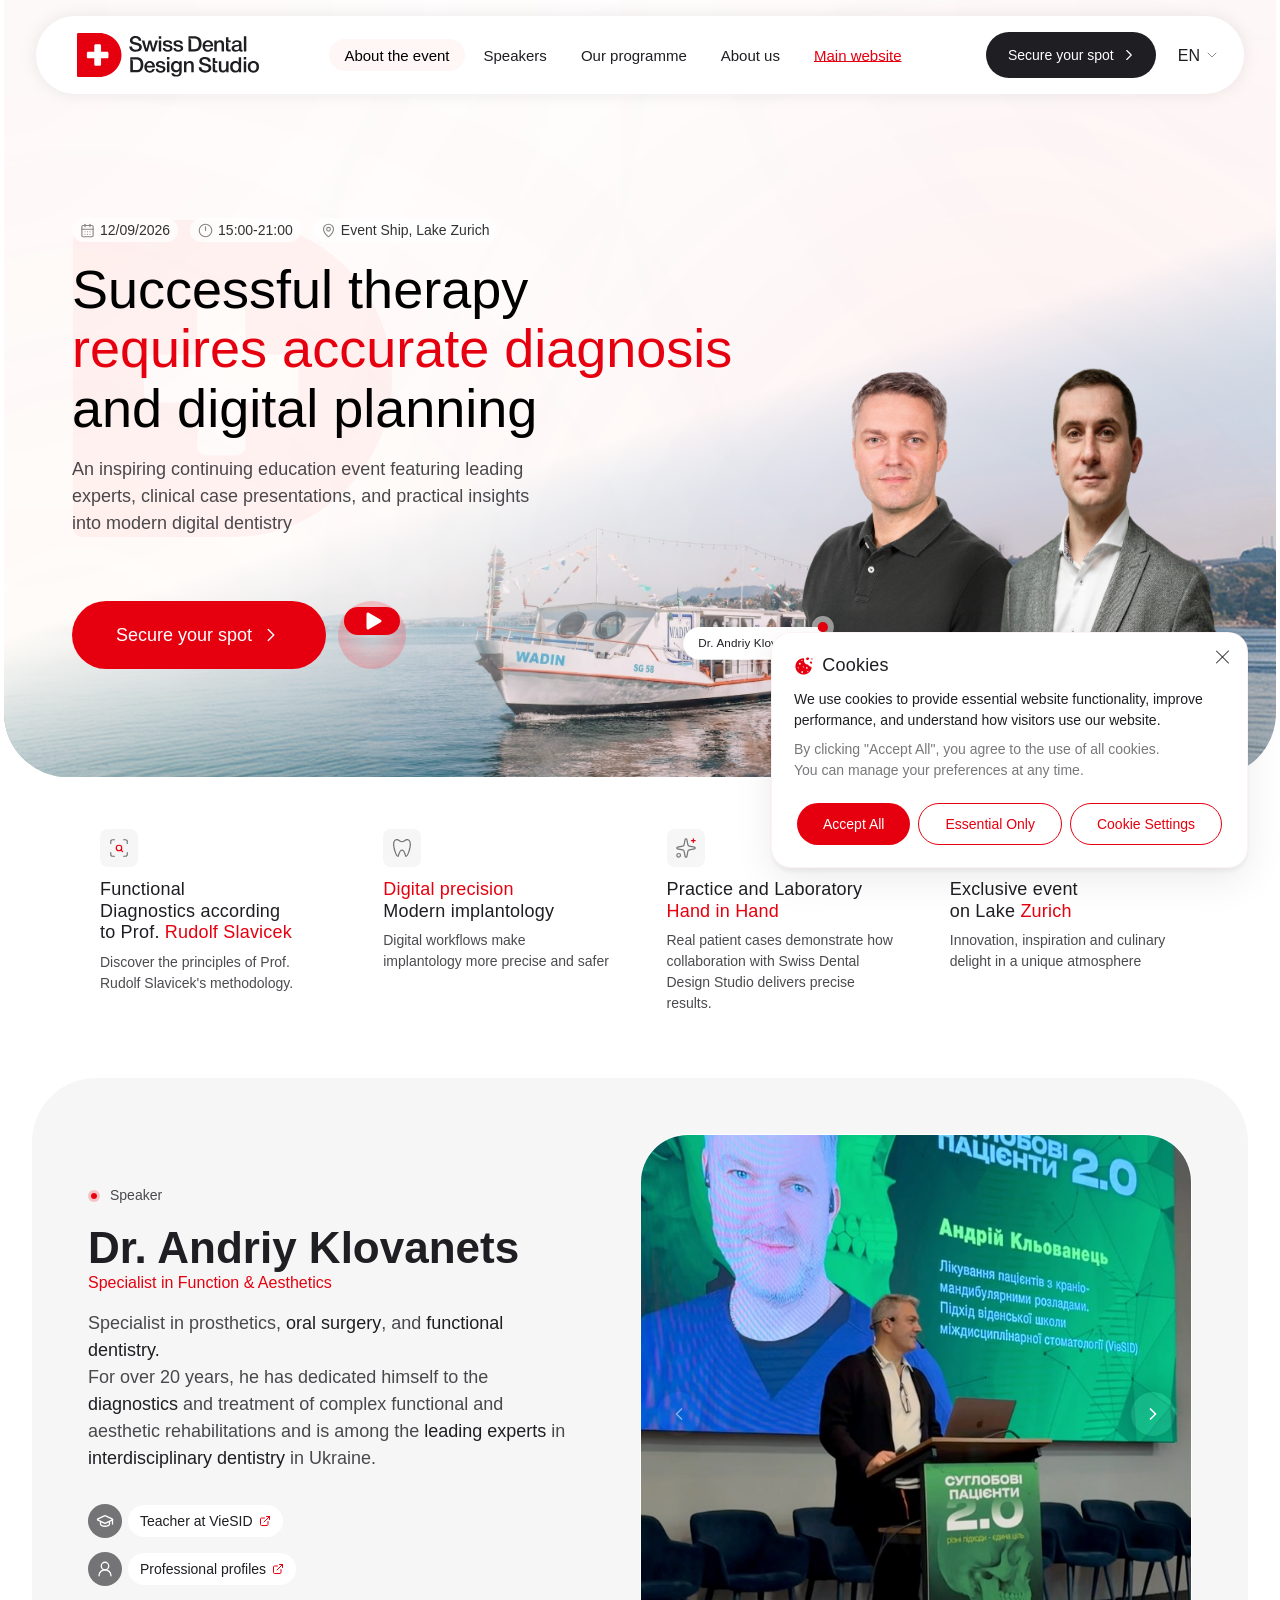
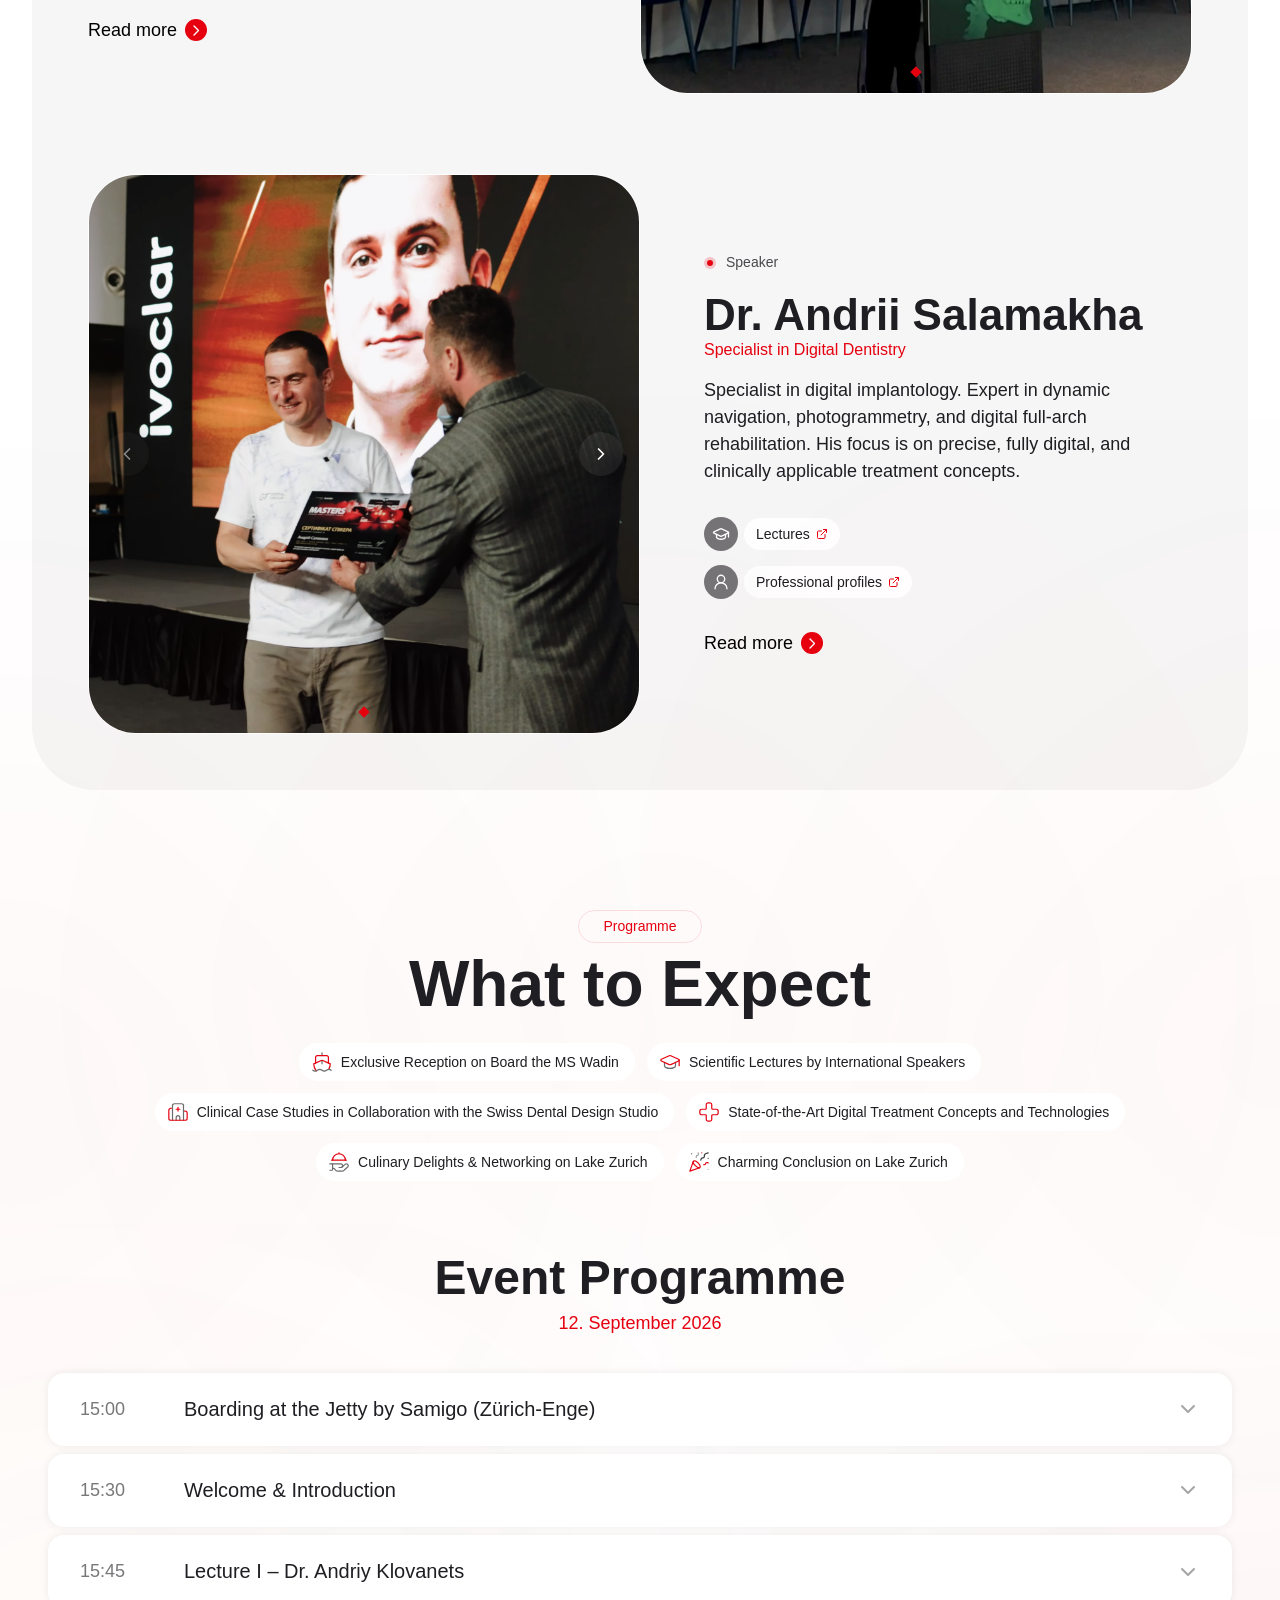
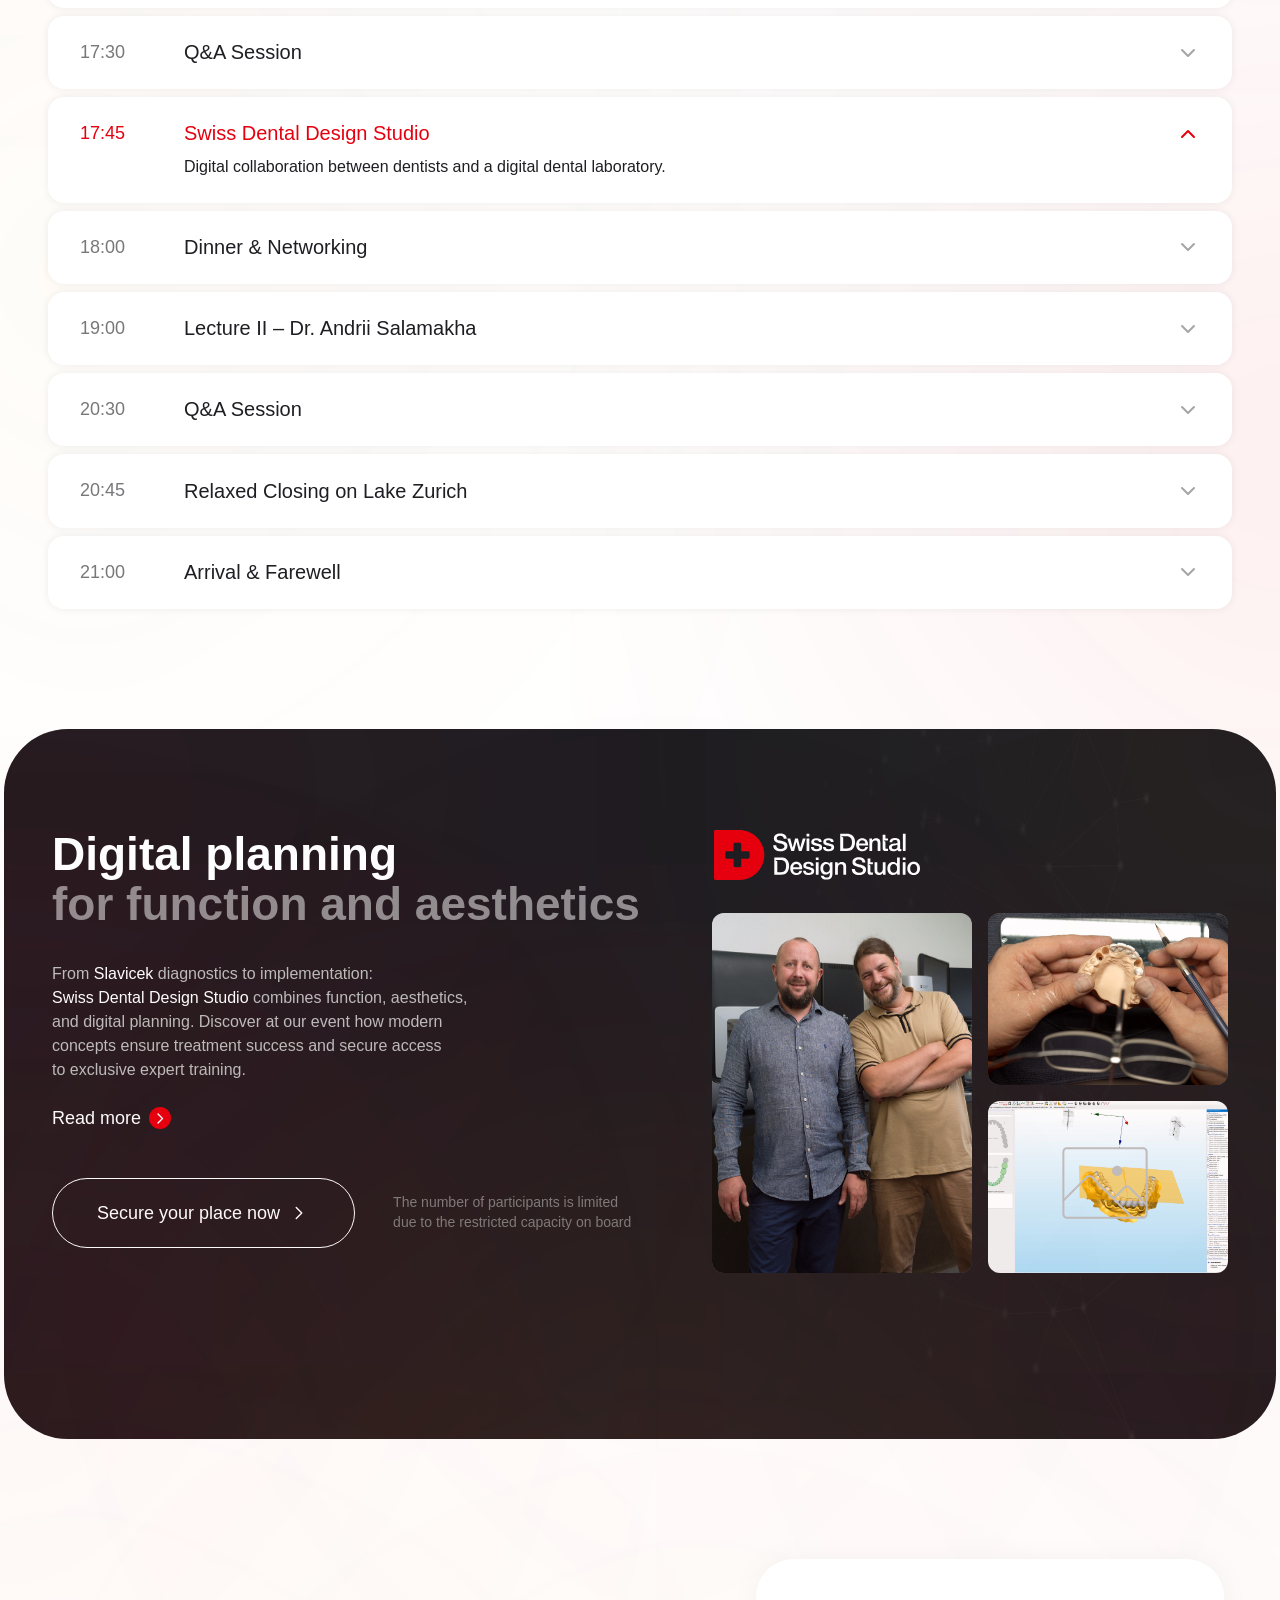
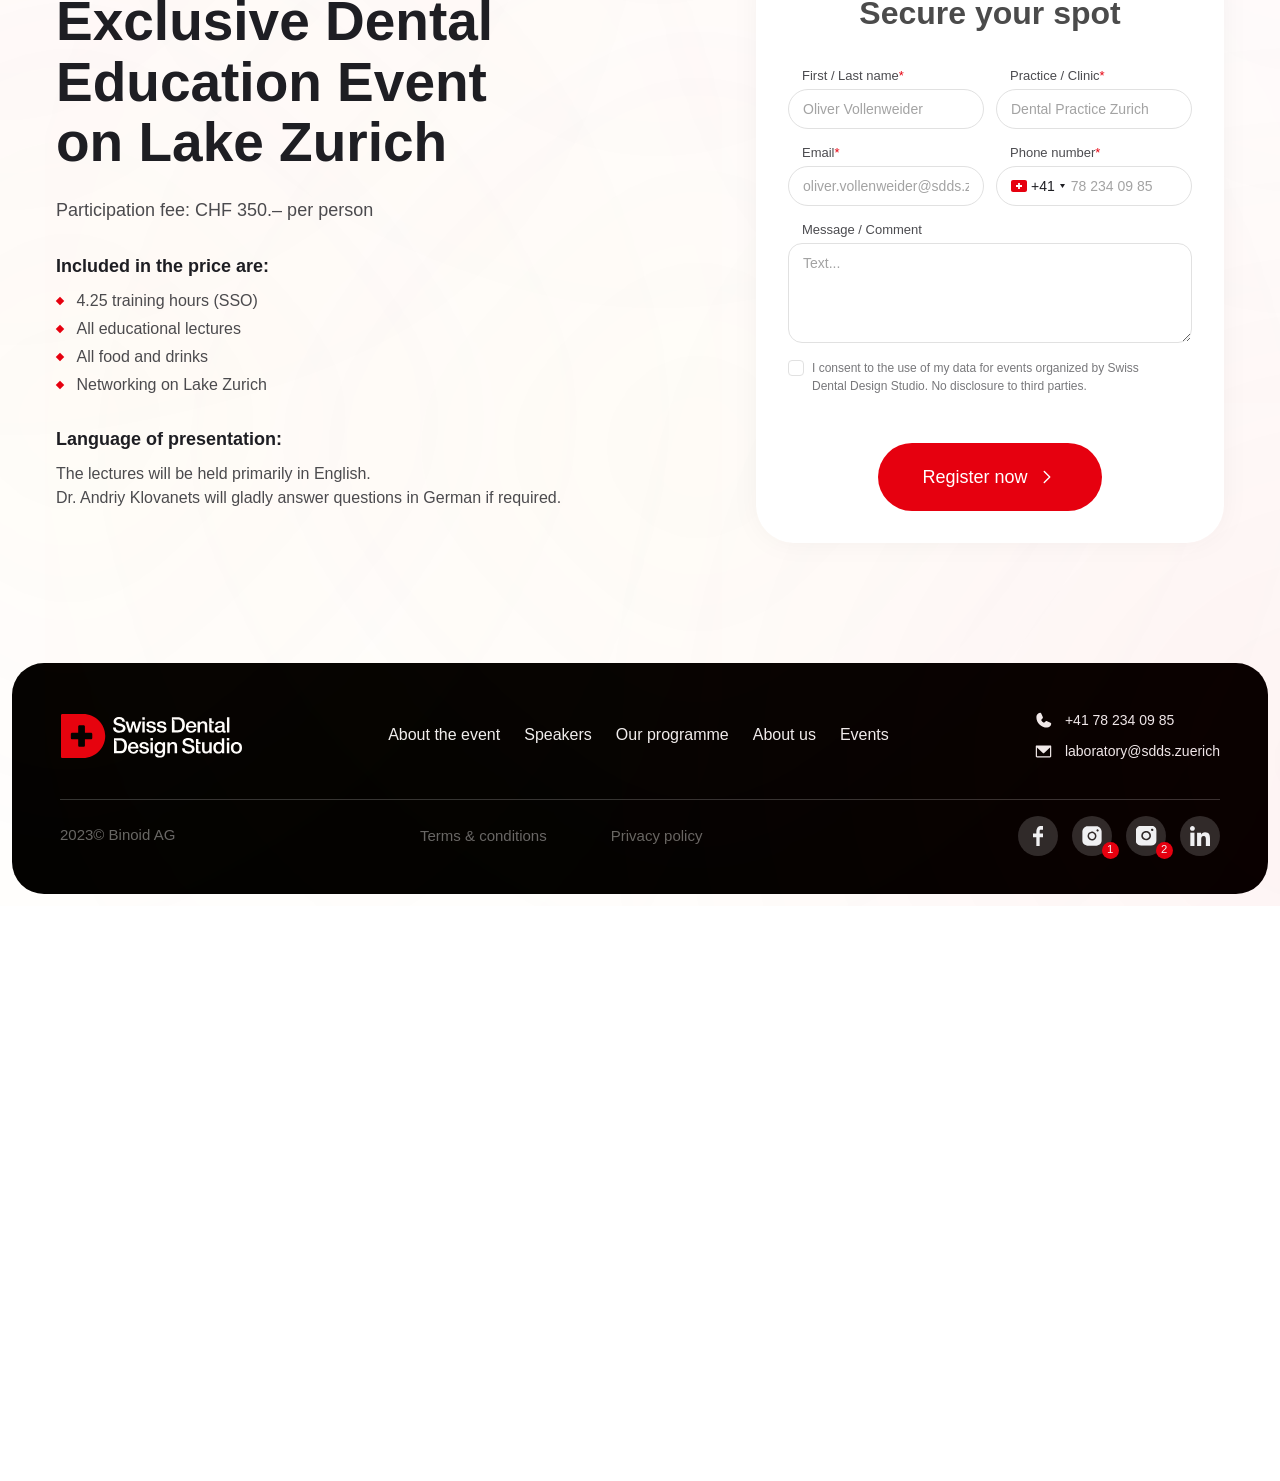
==== commit a2db7646: "Add version query to CSS/JS links to bust browser cache Co-Authored-By: Claude Opus 5.5 <noreply@ant" ====
--- a/en/index.html
+++ b/en/index.html
@@ -7,7 +7,7 @@
   <meta name="description" content="Successful therapy requires accurate diagnosis and digital planning. Exclusive dental education event on Lake Zurich, 12 September 2026.">
   <link rel="alternate" hreflang="de" href="../">
   <link rel="alternate" hreflang="en" href="./">
-  <link rel="stylesheet" href="../css/style.css">
+  <link rel="stylesheet" href="../css/style.css?v=c35b372">
 </head>
 <body>
 
@@ -531,6 +531,6 @@
   </div>
 </div>
 
-<script src="../js/main.js"></script>
+<script src="../js/main.js?v=c35b372"></script>
 </body>
 </html>
--- a/css/style.css
+++ b/css/style.css
@@ -143,7 +143,7 @@
 .lang__option:hover, .lang__option.is-active { background: var(--grey-50); }
 
 /* Hero body */
-.hero__body { position: relative; z-index: 1; padding: 0 32px; }
+.hero__body { position: relative; z-index: 1; max-width: 1440px; margin: 0 auto; padding: 0 32px; }
 .hero__d { position: absolute; left: 101px; top: 110px; width: 319px; height: 317px; pointer-events: none; }
 .hero__content {
   position: relative; z-index: 2;
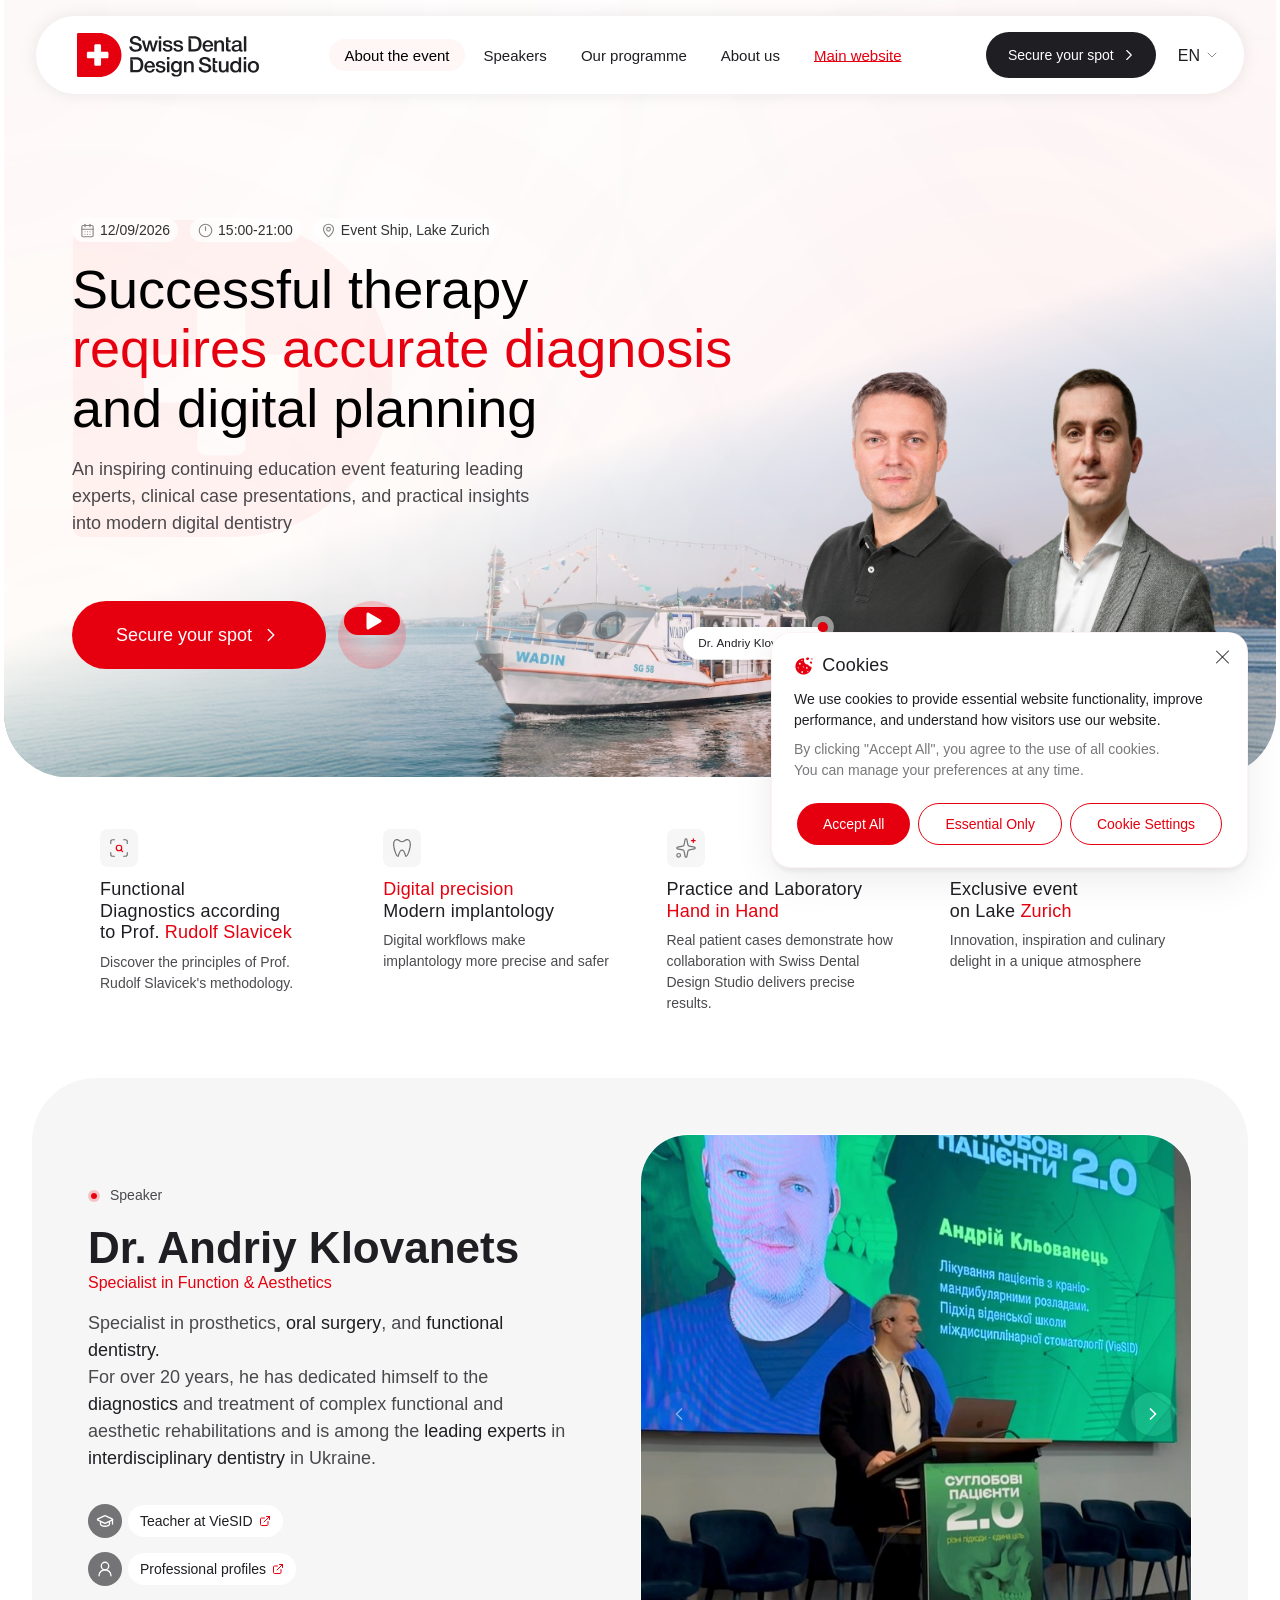
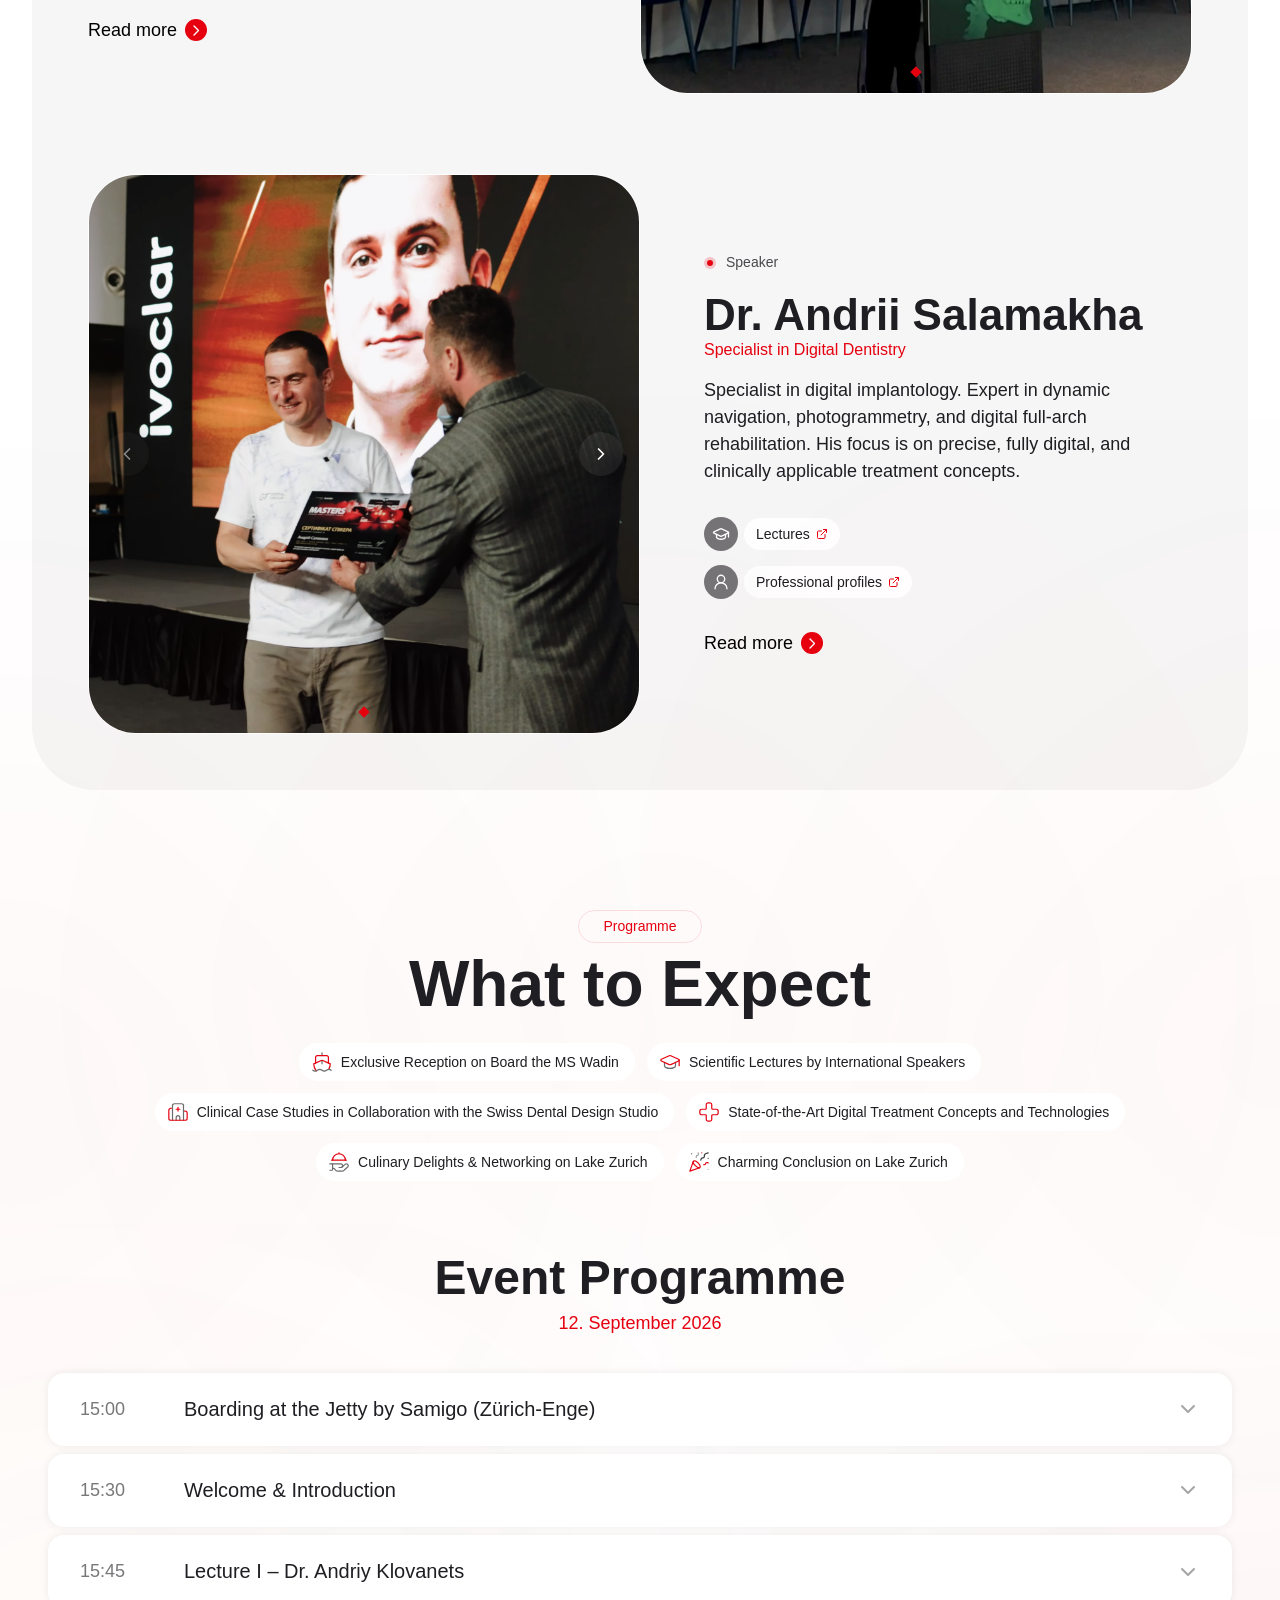
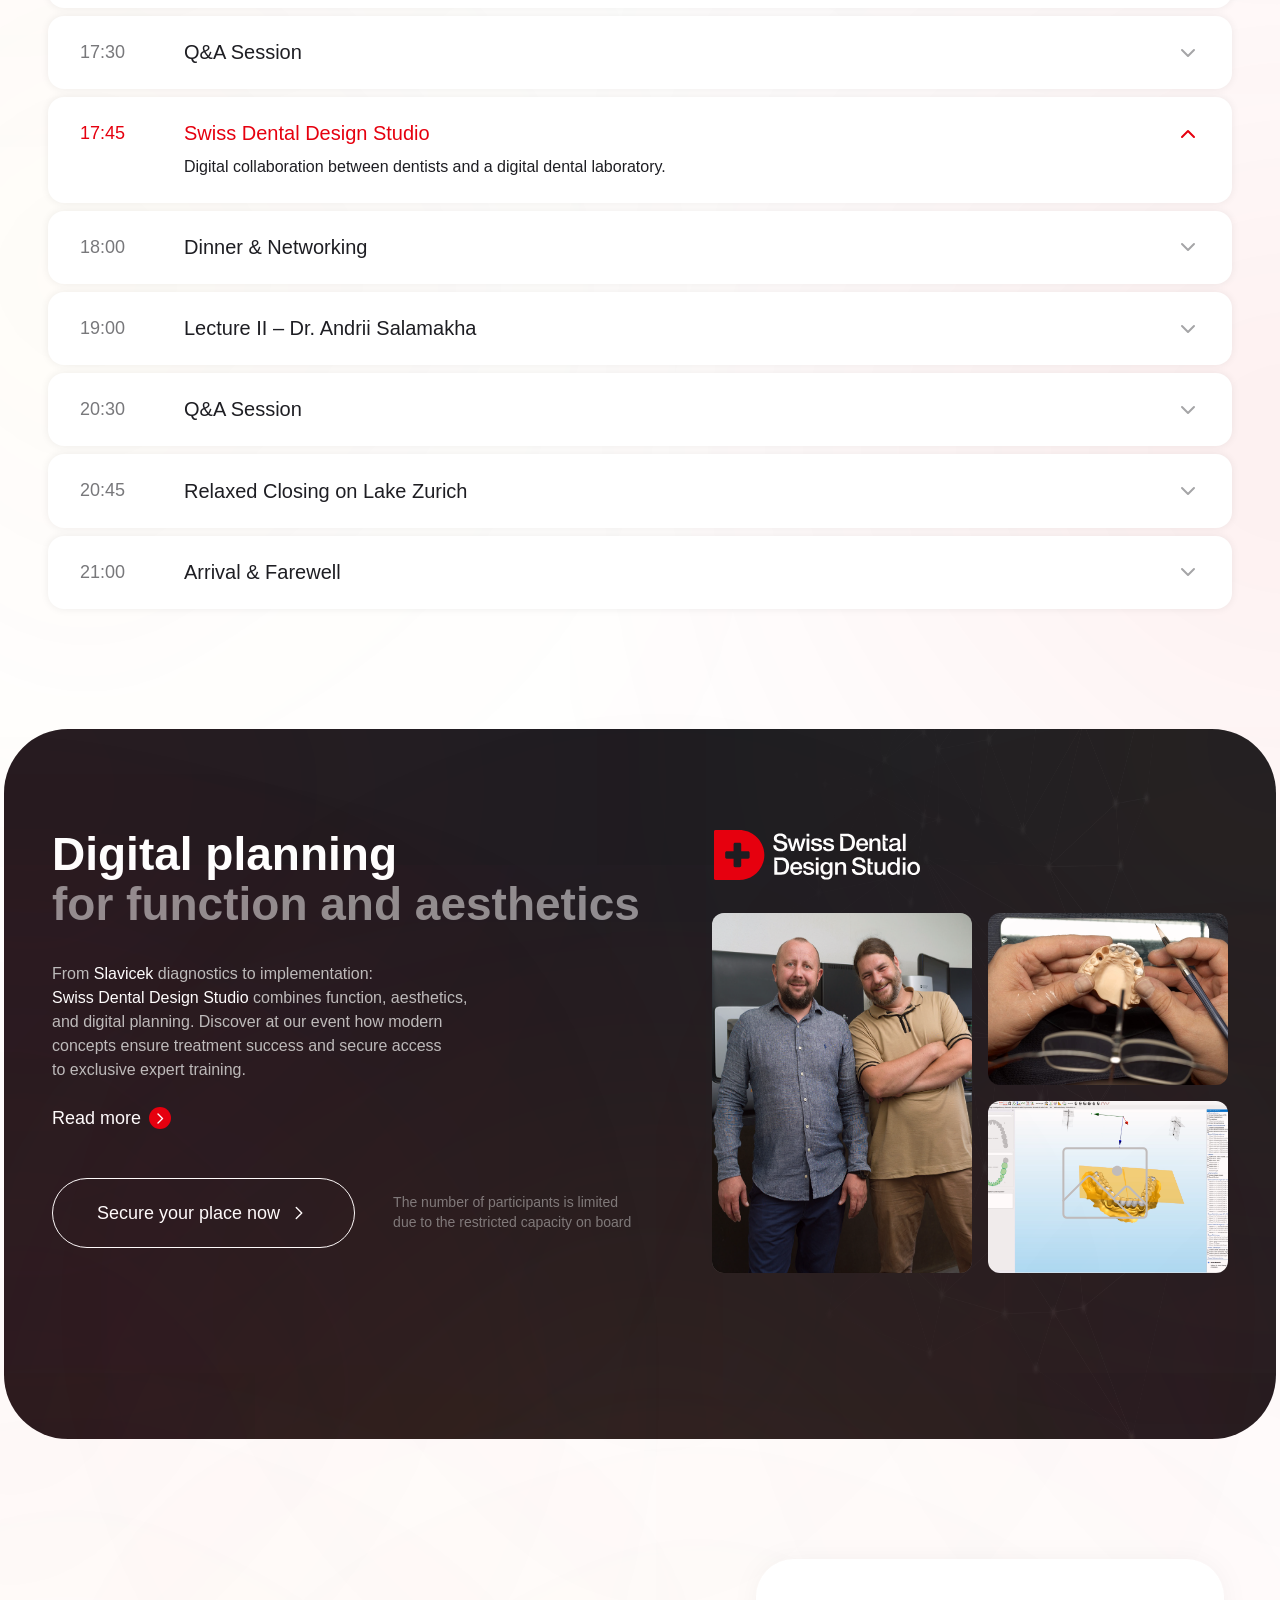
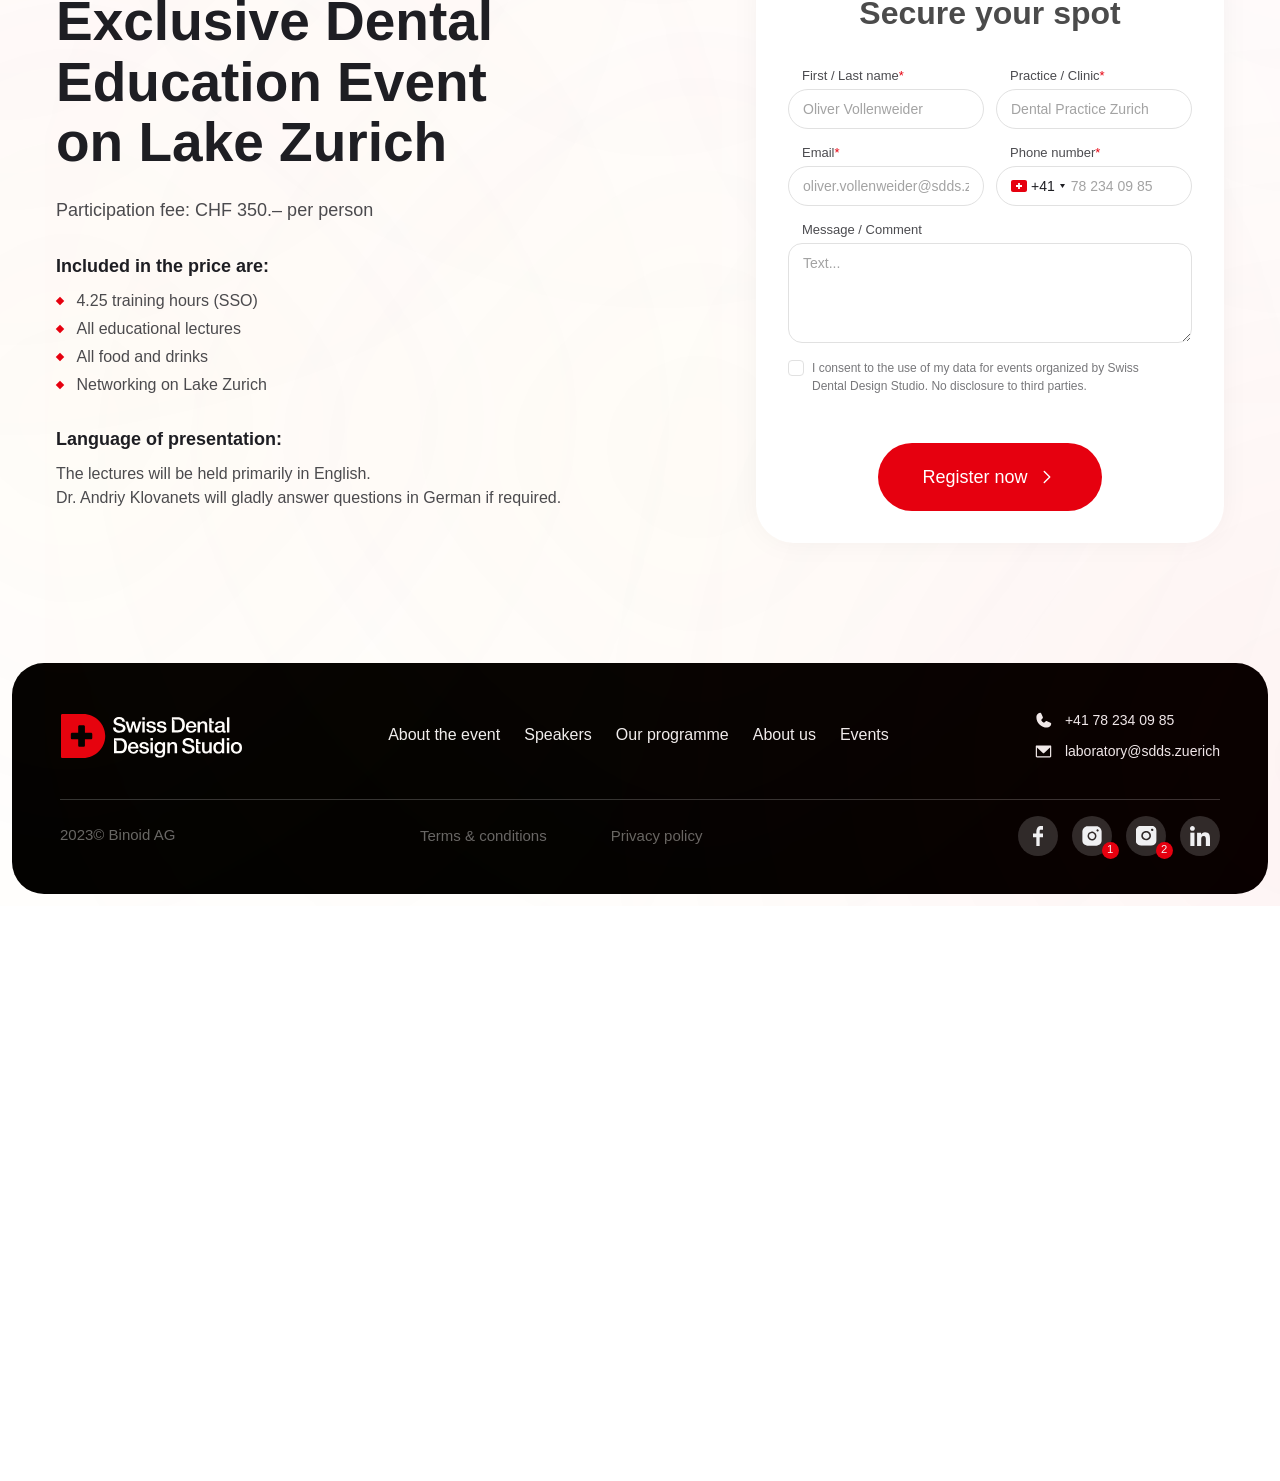
==== commit 7d34083f: "Bump asset version Co-Authored-By: Claude Opus 5.5 <noreply@anthropic.com> Claude-Session: https://c" ====
--- a/en/index.html
+++ b/en/index.html
@@ -7,7 +7,7 @@
   <meta name="description" content="Successful therapy requires accurate diagnosis and digital planning. Exclusive dental education event on Lake Zurich, 12 September 2026.">
   <link rel="alternate" hreflang="de" href="../">
   <link rel="alternate" hreflang="en" href="./">
-  <link rel="stylesheet" href="../css/style.css?v=c35b372">
+  <link rel="stylesheet" href="../css/style.css?v=463eace">
 </head>
 <body>
 
@@ -531,6 +531,6 @@
   </div>
 </div>
 
-<script src="../js/main.js?v=c35b372"></script>
+<script src="../js/main.js?v=463eace"></script>
 </body>
 </html>
